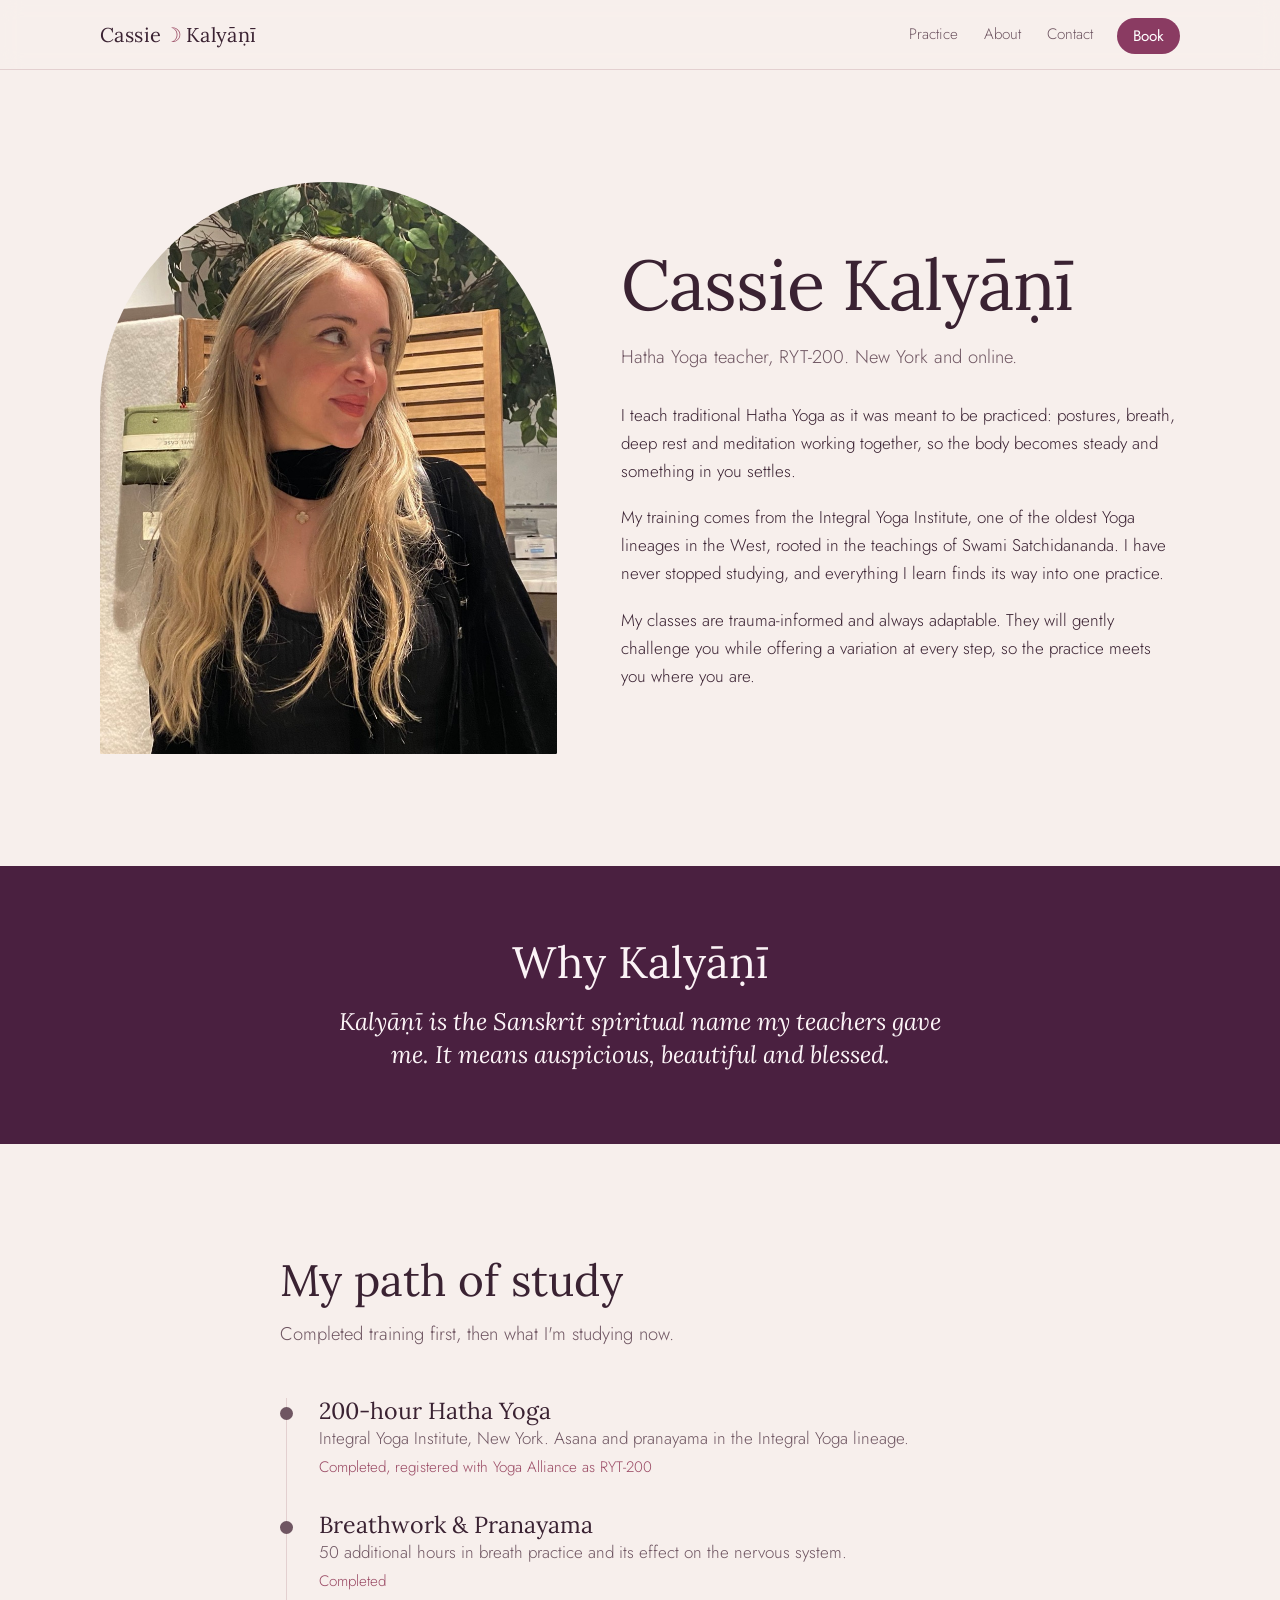
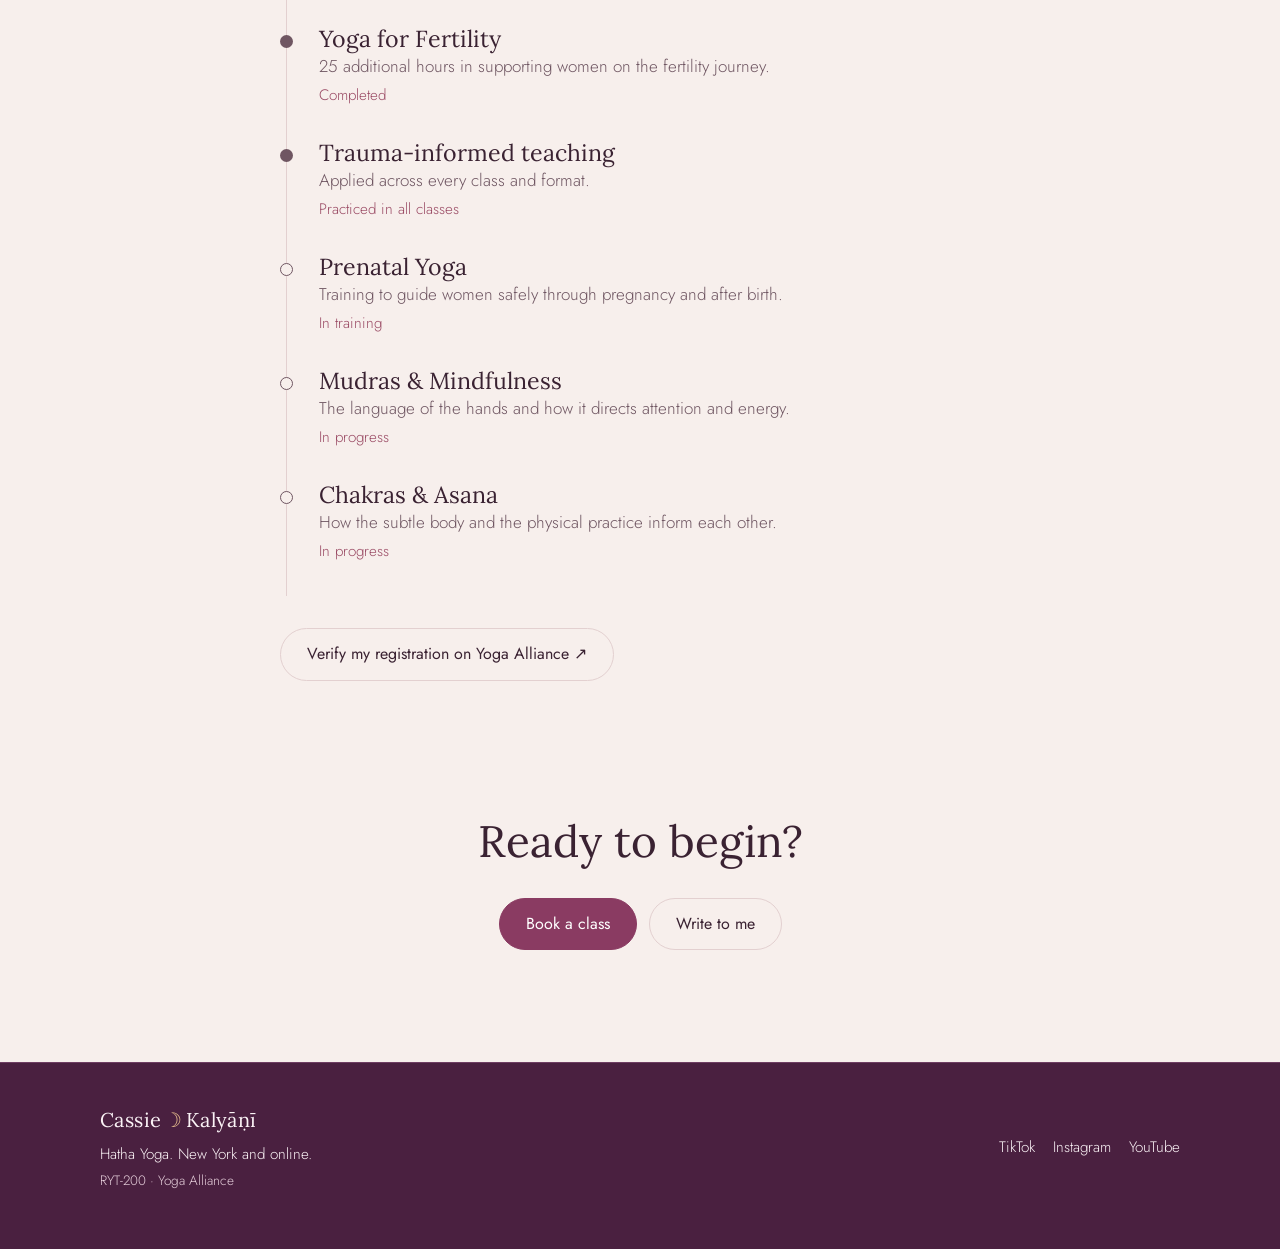
==== about.html @ 1a60585e "Headline font: Lora (renders ā ṇ ī natively), drop Fraunces glyph workaround Co-Authored-By: Claude " ====
<!DOCTYPE html>
<html lang="en">
<head>
  <meta charset="UTF-8" />
  <meta name="viewport" content="width=device-width, initial-scale=1.0" />
  <title>About · Cassie Kalyāṇī</title>
  <meta name="description" content="Cassie Kalyāṇī is a Hatha Yoga teacher, RYT-200, trained at Integral Yoga Institute, New York, in breathwork, pranayama and yoga for fertility." />
  <meta name="author" content="Cassie Kalyāṇī" />
  <meta name="robots" content="index, follow, max-image-preview:large" />
  <link rel="canonical" href="https://cassiekalyani.com/about.html" />
  <link rel="sitemap" type="application/xml" href="/sitemap.xml" />
  <link rel="alternate" type="text/plain" href="/llms.txt" title="LLM summary" />
  <meta property="og:type" content="profile" />
  <meta property="og:url" content="https://cassiekalyani.com/about.html" />
  <meta property="og:title" content="About · Cassie Kalyāṇī" />
  <meta property="og:description" content="Traditional Hatha Yoga teacher, RYT-200, trained at the Integral Yoga Institute in New York. Breathwork, pranayama and yoga for fertility, online and in New York." />
  <meta property="og:image" content="https://cassiekalyani.com/images/cassie-about.jpg" />
  <meta property="og:image:width" content="900" />
  <meta property="og:image:height" content="1200" />
  <meta property="og:image:alt" content="Portrait of Cassie Kalyāṇī, Hatha Yoga teacher" />
  <meta property="og:site_name" content="Cassie Kalyāṇī" />
  <meta property="og:locale" content="en_US" />
  <meta name="twitter:card" content="summary_large_image" />
  <meta name="twitter:title" content="About · Cassie Kalyāṇī" />
  <meta name="twitter:description" content="Traditional Hatha Yoga teacher, RYT-200, trained at the Integral Yoga Institute in New York. Breathwork, pranayama and yoga for fertility, online and in New York." />
  <meta name="twitter:image" content="https://cassiekalyani.com/images/cassie-about.jpg" />
  <meta name="twitter:image:alt" content="Portrait of Cassie Kalyāṇī, Hatha Yoga teacher" />
  <meta name="theme-color" content="#f7efec" />
  <link rel="preconnect" href="https://fonts.googleapis.com" />
  <link rel="preconnect" href="https://fonts.gstatic.com" crossorigin />
  <link href="https://fonts.googleapis.com/css2?family=Lora:ital,wght@0,400..500;1,400..500&family=Jost:wght@300;400&display=swap" rel="stylesheet" />
  <link rel="icon" href="favicon.svg" type="image/svg+xml" />
  <link rel="stylesheet" href="styles.css" />
  <script defer src="/_vercel/insights/script.js"></script>
  <script type="application/ld+json">
  {
    "@context": "https://schema.org",
    "@graph": [
      {
        "@type": "ProfilePage",
        "@id": "https://cassiekalyani.com/about.html#webpage",
        "url": "https://cassiekalyani.com/about.html",
        "name": "About · Cassie Kalyāṇī",
        "description": "Cassie Kalyāṇī is a Hatha Yoga teacher, RYT-200, trained at Integral Yoga Institute, New York, in breathwork, pranayama and yoga for fertility.",
        "inLanguage": "en-US",
        "isPartOf": { "@id": "https://cassiekalyani.com/#website" },
        "primaryImageOfPage": {
          "@type": "ImageObject",
          "url": "https://cassiekalyani.com/images/cassie-about.jpg",
          "width": 900,
          "height": 1200
        },
        "breadcrumb": { "@id": "https://cassiekalyani.com/about.html#breadcrumb" },
        "mainEntity": {
          "@type": "Person",
          "@id": "https://cassiekalyani.com/#person",
          "name": "Cassie Kalyāṇī",
          "alternateName": ["Cassie Ousta", "Cassie Kalyani"],
          "url": "https://cassiekalyani.com/about.html",
          "image": "https://cassiekalyani.com/images/cassie-about.jpg",
          "jobTitle": "Hatha Yoga Teacher",
          "sameAs": [
            "https://www.instagram.com/cassieousta.kalyani/",
            "https://www.tiktok.com/@cassieousta",
            "https://www.youtube.com/@CassieOusta",
            "https://app.yogaalliance.org/directoryregistrants?type=Teacher&keyword=ousta"
          ]
        }
      },
      {
        "@type": "BreadcrumbList",
        "@id": "https://cassiekalyani.com/about.html#breadcrumb",
        "itemListElement": [
          {
            "@type": "ListItem",
            "position": 1,
            "name": "Home",
            "item": "https://cassiekalyani.com/"
          },
          {
            "@type": "ListItem",
            "position": 2,
            "name": "About",
            "item": "https://cassiekalyani.com/about.html"
          }
        ]
      }
    ]
  }
  </script>
</head>
<body>

<nav>
  <div class="wrap">
    <a class="logo" href="index.html">Cassie<span>☽</span>Kalyāṇī</a>
    <ul>
      <li class="hide-sm"><a href="index.html#practice">Practice</a></li>
      <li><a href="about.html" aria-current="page">About</a></li>
      <li class="hide-sm"><a href="index.html#contact">Contact</a></li>
      <li><a class="nav-book" href="https://app.acuityscheduling.com/schedule.php?owner=40610450" target="_blank" rel="noopener">Book</a></li>
    </ul>
  </div>
</nav>

<section>
  <div class="wrap story">
    <div class="photo">
      <img src="images/cassie-about.jpg" alt="Portrait of Cassie Kalyāṇī" onerror="this.remove()" />
    </div>
    <div class="prose">
      <h1 style="font-size:clamp(2.6rem,7vw,4.4rem)">Cassie Kalyāṇī</h1>
      <p class="lede" style="margin:18px 0 28px">Hatha Yoga teacher, RYT-200. New York and online.</p>
      <p>I teach traditional Hatha Yoga as it was meant to be practiced: postures, breath, deep rest and meditation working together, so the body becomes steady and something in you settles.</p>
      <p>My training comes from the Integral Yoga Institute, one of the oldest Yoga lineages in the West, rooted in the teachings of Swami Satchidananda. I have never stopped studying, and everything I learn finds its way into one practice.</p>
      <p>My classes are trauma-informed and always adaptable. They will gently challenge you while offering a variation at every step, so the practice meets you where you are.</p>
    </div>
  </div>
</section>

<div class="name-meaning night">
  <div class="wrap">
    <h2>Why Kalyāṇī</h2>
    <p class="serif-quote">Kalyāṇī is the Sanskrit spiritual name my teachers gave me. It means auspicious, beautiful and blessed.</p>
  </div>
</div>

<section>
  <div class="wrap" style="max-width:720px">
    <div class="section-head">
      <h2>My path of study</h2>
      <p class="lede">Completed training first, then what I'm studying now.</p>
    </div>
    <ol class="path">
      <li>
        <h3>200-hour Hatha Yoga</h3>
        <p>Integral Yoga Institute, New York. Asana and pranayama in the Integral Yoga lineage.</p>
        <span class="status">Completed, registered with Yoga Alliance as RYT-200</span>
      </li>
      <li>
        <h3>Breathwork &amp; Pranayama</h3>
        <p>50 additional hours in breath practice and its effect on the nervous system.</p>
        <span class="status">Completed</span>
      </li>
      <li>
        <h3>Yoga for Fertility</h3>
        <p>25 additional hours in supporting women on the fertility journey.</p>
        <span class="status">Completed</span>
      </li>
      <li>
        <h3>Trauma-informed teaching</h3>
        <p>Applied across every class and format.</p>
        <span class="status">Practiced in all classes</span>
      </li>
      <li class="ongoing">
        <h3>Prenatal Yoga</h3>
        <p>Training to guide women safely through pregnancy and after birth.</p>
        <span class="status">In training</span>
      </li>
      <li class="ongoing">
        <h3>Mudras &amp; Mindfulness</h3>
        <p>The language of the hands and how it directs attention and energy.</p>
        <span class="status">In progress</span>
      </li>
      <li class="ongoing">
        <h3>Chakras &amp; Asana</h3>
        <p>How the subtle body and the physical practice inform each other.</p>
        <span class="status">In progress</span>
      </li>
    </ol>
    <div class="btn-row" style="margin-top:32px">
      <a class="btn btn-ghost" href="https://app.yogaalliance.org/directoryregistrants?type=Teacher&keyword=ousta" target="_blank" rel="noopener">Verify my registration on Yoga Alliance ↗</a>
    </div>
  </div>
</section>

<section style="text-align:center;padding-top:24px">
  <div class="wrap">
    <h2>Ready to begin?</h2>
    <div class="btn-row" style="justify-content:center">
      <a class="btn btn-moon" href="https://app.acuityscheduling.com/schedule.php?owner=40610450" target="_blank" rel="noopener">Book a class</a>
      <a class="btn btn-ghost" href="index.html#contact">Write to me</a>
    </div>
  </div>
</section>

<footer class="night">
  <div class="wrap">
    <div>
      <a class="logo" href="index.html">Cassie<span>☽</span>Kalyāṇī</a>
      Hatha Yoga. New York and online.<br><small style="color:var(--mist);font-size:0.85rem">RYT-200 · Yoga Alliance</small>
    </div>
    <ul>
      <li><a href="https://www.tiktok.com/@cassieousta" target="_blank" rel="noopener">TikTok</a></li>
      <li><a href="https://www.instagram.com/cassieousta.kalyani/" target="_blank" rel="noopener">Instagram</a></li>
      <li><a href="https://www.youtube.com/@CassieOusta" target="_blank" rel="noopener">YouTube</a></li>
    </ul>
  </div>
</footer>
</body>
</html>
---- styles.css ----
/* Cassie ☽ Kalyāṇī: warm blush by day, berry plum by night */

:root {
  --tide: #f7efec;        /* warm blush page */
  --dusk: #efe1e0;        /* raised surfaces, photo frames */
  --veil: #e3d0d0;        /* hairlines */
  --mist: #6f5662;        /* secondary text */
  --pearl: #3a2232;       /* primary text */
  --seaglass: #9a4a64;    /* labels, rose berry */
  --moon: #8a3b62;        /* primary buttons, berry */
  --on-moon: #ffffff;
  --ghost-line: #e3d0d0;
  --gold: #c4955a;        /* stars and ornaments, decorative only */
  --serif: 'Lora', Georgia, serif;
  --sans: 'Jost', system-ui, sans-serif;
}

/* plum bands */
.night {
  --tide: #4a2040;
  --dusk: #5a2c4f;
  --veil: #6e3d62;
  --mist: #e6cfdb;
  --pearl: #fbf3f6;
  --seaglass: #e9c08f;
  --moon: #f6dfe9;
  --on-moon: #4a2040;
  --ghost-line: #8c5a7e;
  --gold: #e9c08f;
  background: var(--tide);
  color: var(--pearl);
}

*, *::before, *::after { box-sizing: border-box; margin: 0; padding: 0; }
html { scroll-behavior: smooth; }
body {
  background: var(--tide);
  color: var(--pearl);
  font-family: var(--sans);
  font-weight: 300;
  font-size: 17px;
  line-height: 1.65;
  overflow-x: hidden;
}
img { max-width: 100%; display: block; }
a { color: inherit; }
:focus-visible { outline: 2px solid var(--moon); outline-offset: 3px; border-radius: 2px; }


.wrap { width: min(1080px, 100% - 32px); margin-inline: auto; }

/* ── nav ── */
nav {
  position: sticky; top: 0; z-index: 50;
  background: color-mix(in srgb, var(--tide) 88%, transparent);
  backdrop-filter: blur(10px);
  border-bottom: 1px solid var(--veil);
}
nav .wrap { display: flex; align-items: center; justify-content: space-between; padding: 14px 0; gap: 16px; }
.logo {
  font-family: var(--serif); font-size: 1.25rem; font-weight: 400;
  text-decoration: none; letter-spacing: 0.02em; white-space: nowrap;
}
.logo span { color: var(--seaglass); margin: 0 0.15em; }
nav ul { list-style: none; display: flex; gap: 22px; align-items: center; }
nav ul a { text-decoration: none; color: var(--mist); font-size: 0.95rem; }
nav ul a:not(.nav-book) { display: inline-block; padding: 8px 2px; }
[id] { scroll-margin-top: 84px; }
nav ul a:hover { color: var(--pearl); }
nav .nav-book {
  color: var(--on-moon); background: var(--moon);
  padding: 7px 16px; border-radius: 999px; font-weight: 400;
}
nav .nav-book:hover { color: var(--on-moon); opacity: .88; }
@media (max-width: 640px) {
  nav ul li.hide-sm { display: none; }
  nav ul { gap: 14px; }
}

/* ── type ── */
h1, h2, h3 { font-family: var(--serif); font-weight: 400; line-height: 1.12; }
h1 { font-size: clamp(2.4rem, 6.2vw, 4.1rem); font-weight: 300; letter-spacing: -0.015em; }
h2 { font-size: clamp(1.85rem, 4.4vw, 2.75rem); font-weight: 300; }
h3 { font-size: 1.5rem; }
.lede { font-size: 1.15rem; color: var(--mist); max-width: 34em; }
.prose p { max-width: 36em; margin-bottom: 1.1em; }
.prose p:last-child { margin-bottom: 0; }
.serif-quote { font-family: var(--serif); font-style: italic; font-size: 1.5rem; line-height: 1.4; color: var(--pearl); }

/* ── buttons ── */
.btn {
  display: inline-block; text-decoration: none; font-size: 1rem; font-weight: 400;
  padding: 12px 26px; border-radius: 999px; transition: background .2s, color .2s;
  border: 1px solid var(--moon); cursor: pointer; font-family: var(--sans);
}
.btn-moon { background: var(--moon); color: var(--on-moon); }
.btn-moon:hover { opacity: .88; }
.btn-ghost { background: transparent; color: var(--pearl); border-color: var(--ghost-line); }
.btn-ghost:hover { background: var(--dusk); }
.btn-row { display: flex; flex-wrap: wrap; gap: 12px; margin-top: 32px; }

/* ── benefits strip ── */
.benefits {
  border-top: 1px solid var(--veil);
  border-bottom: 1px solid var(--veil);
  padding: 20px 0;
}
.benefits-list {
  list-style: none;
  display: flex;
  flex-wrap: wrap;
  justify-content: center;
  align-items: center;
  gap: 0;
}
.benefits-list li {
  color: var(--mist);
  font-size: 0.95rem;
  letter-spacing: 0.03em;
  padding: 6px 24px;
}
.benefits-list li.sep {
  color: var(--gold);
  font-size: 0.6rem;
  padding: 0 8px;
  line-height: 1;
}
@media (max-width: 640px) {
  .benefits-list { row-gap: 4px; }
  .benefits-list li { padding: 4px 10px; }
  .benefits-list li.sep { padding: 0 2px; }
  .benefits-list li.sep:nth-child(4) { flex-basis: 100%; height: 0; padding: 0; overflow: hidden; color: transparent; }
}

/* ── thread ── */
.thread { padding: 64px 0; text-align: center; background: var(--dusk); }
.thread-text {
  font-family: var(--sans); font-weight: 300;
  font-size: clamp(1.05rem, 1.6vw, 1.2rem); line-height: 1.8; letter-spacing: 0.01em;
  color: var(--pearl); max-width: 36em; margin: 0 auto;
}

/* ── expect ── */
.expect { display: grid; grid-template-columns: 1fr 1fr; gap: 48px; margin-top: 48px; padding-top: 48px; border-top: 1px solid var(--veil); }
.expect h4, .expect-h { font-family: var(--serif); font-size: 1.25rem; font-weight: 400; color: var(--pearl); margin-bottom: 10px; }
.expect p { color: var(--mist); font-size: 0.95rem; }
@media (max-width: 640px) { .expect { grid-template-columns: 1fr; gap: 32px; } }

section { padding: 112px 0; }
@media (max-width: 640px) { section { padding: 64px 0; } }
.section-head { margin-bottom: 48px; }
.section-head p { margin-top: 14px; }

/* ── hero ── */
.hero { padding: 88px 0 112px; }
.hero .wrap { display: grid; grid-template-columns: 1.15fr 0.85fr; gap: 64px; align-items: center; }
.hero .lede { margin-top: 24px; }
.hero .photo { max-width: 420px; justify-self: end; width: 100%; }
@media (max-width: 860px) {
  .hero .wrap { grid-template-columns: 1fr; gap: 40px; }
  .hero .photo { justify-self: start; max-width: 340px; }
}

/* ── doors (three ways in) ── */
.doors { display: grid; grid-template-columns: repeat(3, 1fr); grid-template-rows: auto auto 1fr auto; border-top: 1px solid var(--veil); }
.door { padding: 36px 32px 8px 0; display: grid; grid-template-rows: subgrid; grid-row: span 4; }
.door-cta { display: flex; flex-direction: column; justify-content: flex-end; align-items: flex-start; gap: 10px; }
.door + .door { padding-left: 32px; border-left: 1px solid var(--veil); }
.door .where { color: var(--seaglass); font-size: 0.95rem; margin-bottom: 10px; }
.door h3 { margin-bottom: 12px; }
.door p { color: var(--mist); }
.door-feel { font-size: 0.9rem; font-style: italic; margin: 10px 0 14px; }
.price { font-family: var(--serif); font-size: 2.2rem; color: var(--pearl); margin: 22px 0 2px; }
.price small { font-family: var(--sans); font-size: 0.95rem; color: var(--mist); }
.price s { font-size: 1.2rem; color: var(--mist); margin-left: 6px; }
.door ul { list-style: none; margin: 14px 0 24px; color: var(--mist); font-size: 0.95rem; }
.door ul li { padding: 4px 0; }
.door .btn { align-self: flex-start; }
@media (max-width: 860px) {
  .doors { grid-template-columns: 1fr; grid-template-rows: none; }
  .door { display: flex; flex-direction: column; grid-row: auto; }
  .door, .door + .door { padding: 32px 0; border-left: 0; border-bottom: 1px solid var(--veil); }
}
.karma {
  margin-top: 56px; padding: 52px 40px;
  border: 1px solid var(--veil); border-radius: 20px;
  text-align: center; background: var(--dusk);
}
.karma-tag { display: block; color: var(--seaglass); font-size: 0.85rem; letter-spacing: 0.08em; text-transform: uppercase; margin-bottom: 10px; }
.karma h3 { font-size: 1.8rem; margin-bottom: 14px; }
.karma p { color: var(--mist); max-width: 36em; margin: 0 auto 8px; }
.karma .btn { margin-top: 24px; }
.karma-note { font-style: italic; font-size: 0.9rem !important; }

/* ── story ── */
.story { display: grid; grid-template-columns: 0.9fr 1.1fr; gap: 64px; align-items: center; }
.photo {
  aspect-ratio: 4 / 5; border-radius: 999px 999px 6px 6px; overflow: hidden;
  background: var(--dusk);
}
.photo img { width: 100%; height: 100%; object-fit: cover; }
@media (max-width: 860px) { .story { grid-template-columns: 1fr; gap: 40px; } .photo { max-width: 380px; } }

.new-here { font-family: var(--serif); font-style: italic; font-size: 1.2rem; line-height: 1.55; color: var(--mist); max-width: 36em; margin-top: 40px; }

.two-col { display: grid; grid-template-columns: 1fr 1fr; gap: 72px; align-items: start; }
@media (max-width: 860px) { .two-col { grid-template-columns: 1fr; gap: 48px; } }

/* ── beyond the poses ── */
.layers { display: grid; grid-template-columns: repeat(4, 1fr); gap: 32px; }
.layer h3 { font-size: 1.4rem; margin-bottom: 8px; }
.layer p { color: var(--mist); font-size: 0.97rem; }
.layer svg { width: 36px; height: 36px; margin-bottom: 14px; stroke: var(--seaglass); fill: none; stroke-width: 1.2; }
@media (max-width: 860px) { .layers { grid-template-columns: 1fr 1fr; } }
@media (max-width: 520px) { .layers { grid-template-columns: 1fr; } }

/* ── waitlists ── */
.soon { display: grid; grid-template-columns: repeat(3, 1fr); gap: 48px; }
.soon article { padding-top: 28px; border-top: 1px solid var(--veil); }
.soon .tag { color: var(--seaglass); font-size: 0.95rem; }
.soon h3 { margin: 6px 0 10px; }
.soon p { color: var(--mist); margin-bottom: 18px; }
@media (max-width: 760px) { .soon { grid-template-columns: 1fr; } }

/* ── contact ── */
.contact-grid { display: grid; grid-template-columns: 1fr 1fr; gap: 64px; }
form { display: grid; gap: 16px; }
label { display: grid; gap: 6px; font-size: 0.95rem; color: var(--mist); }
input, select, textarea {
  font: inherit; font-size: 16px; color: var(--pearl); background: #fdf8f7;
  border: 1px solid var(--veil); border-radius: 12px; padding: 12px 14px;
}
textarea { min-height: 130px; resize: vertical; }
input:focus, select:focus, textarea:focus { outline: none; border-color: var(--moon); }
.form-note { font-size: 0.9rem; color: var(--mist); min-height: 1.4em; }
@media (max-width: 860px) { .contact-grid { grid-template-columns: 1fr; gap: 40px; } }

/* ── faq ── */
.faq-section { padding-top: 0; }
.faq { display: flex; flex-direction: column; }
.faq-item { border-bottom: 1px solid var(--veil); }
.faq-item:first-child { border-top: 1px solid var(--veil); }
.faq-q {
  list-style: none; cursor: pointer;
  display: flex; justify-content: space-between; align-items: center; gap: 16px;
  padding: 22px 0;
  font-family: var(--serif); font-size: 1.25rem; color: var(--pearl);
  user-select: none;
}
.faq-q::-webkit-details-marker { display: none; }
.faq-q::marker { display: none; }
.faq-q::after { content: '+'; font-family: var(--sans); font-weight: 300; font-size: 1.5rem; color: var(--mist); flex-shrink: 0; line-height: 1; }
details[open] > .faq-q::after { content: '−'; }
.faq-a { padding: 0 0 22px; }
.faq-a p { color: var(--mist); max-width: 56em; margin: 0; }

/* ── social strip ── */
.social-strip { padding: 14px 0; border-top: 1px solid var(--veil); border-bottom: 1px solid var(--veil); }
.social-strip .wrap { display: flex; align-items: center; gap: 32px; flex-wrap: wrap; }
.social-strip p { color: var(--mist); font-size: 0.95rem; }
.social-strip ul { list-style: none; display: flex; gap: 20px; }
.social-strip ul a { display: inline-block; padding: 10px 0; text-decoration: none; color: var(--pearl); font-size: 0.95rem; }
.social-strip ul a:hover { color: var(--moon); }

/* ── footer ── */
footer { border-top: 1px solid var(--veil); padding: 40px 0 56px; color: var(--mist); font-size: 0.95rem; }
footer .wrap { display: flex; flex-wrap: wrap; justify-content: space-between; align-items: center; gap: 24px; }
footer .logo { color: var(--pearl); display: block; margin-bottom: 6px; }
footer ul { list-style: none; display: flex; flex-wrap: wrap; gap: 18px; }
footer a { text-decoration: none; }
footer ul a { display: inline-block; padding: 10px 0; }
footer a:hover { color: var(--pearl); }

/* ── about page ── */
.path { list-style: none; border-left: 1px solid var(--veil); margin-left: 6px; }
.path li { position: relative; padding: 0 0 32px 32px; }
.path li::before {
  content: ""; position: absolute; left: -7px; top: 9px; width: 13px; height: 13px; border-radius: 50%;
  background: var(--mist);
}
.path li.ongoing::before { background: var(--tide); border: 1px solid var(--mist); }
.path h3 { font-size: 1.45rem; }
.path p { color: var(--mist); }
.path .status { color: var(--seaglass); font-size: 0.95rem; }
.name-meaning { text-align: center; padding: 72px 0; }
.name-meaning .serif-quote { max-width: 26em; margin: 18px auto 0; }
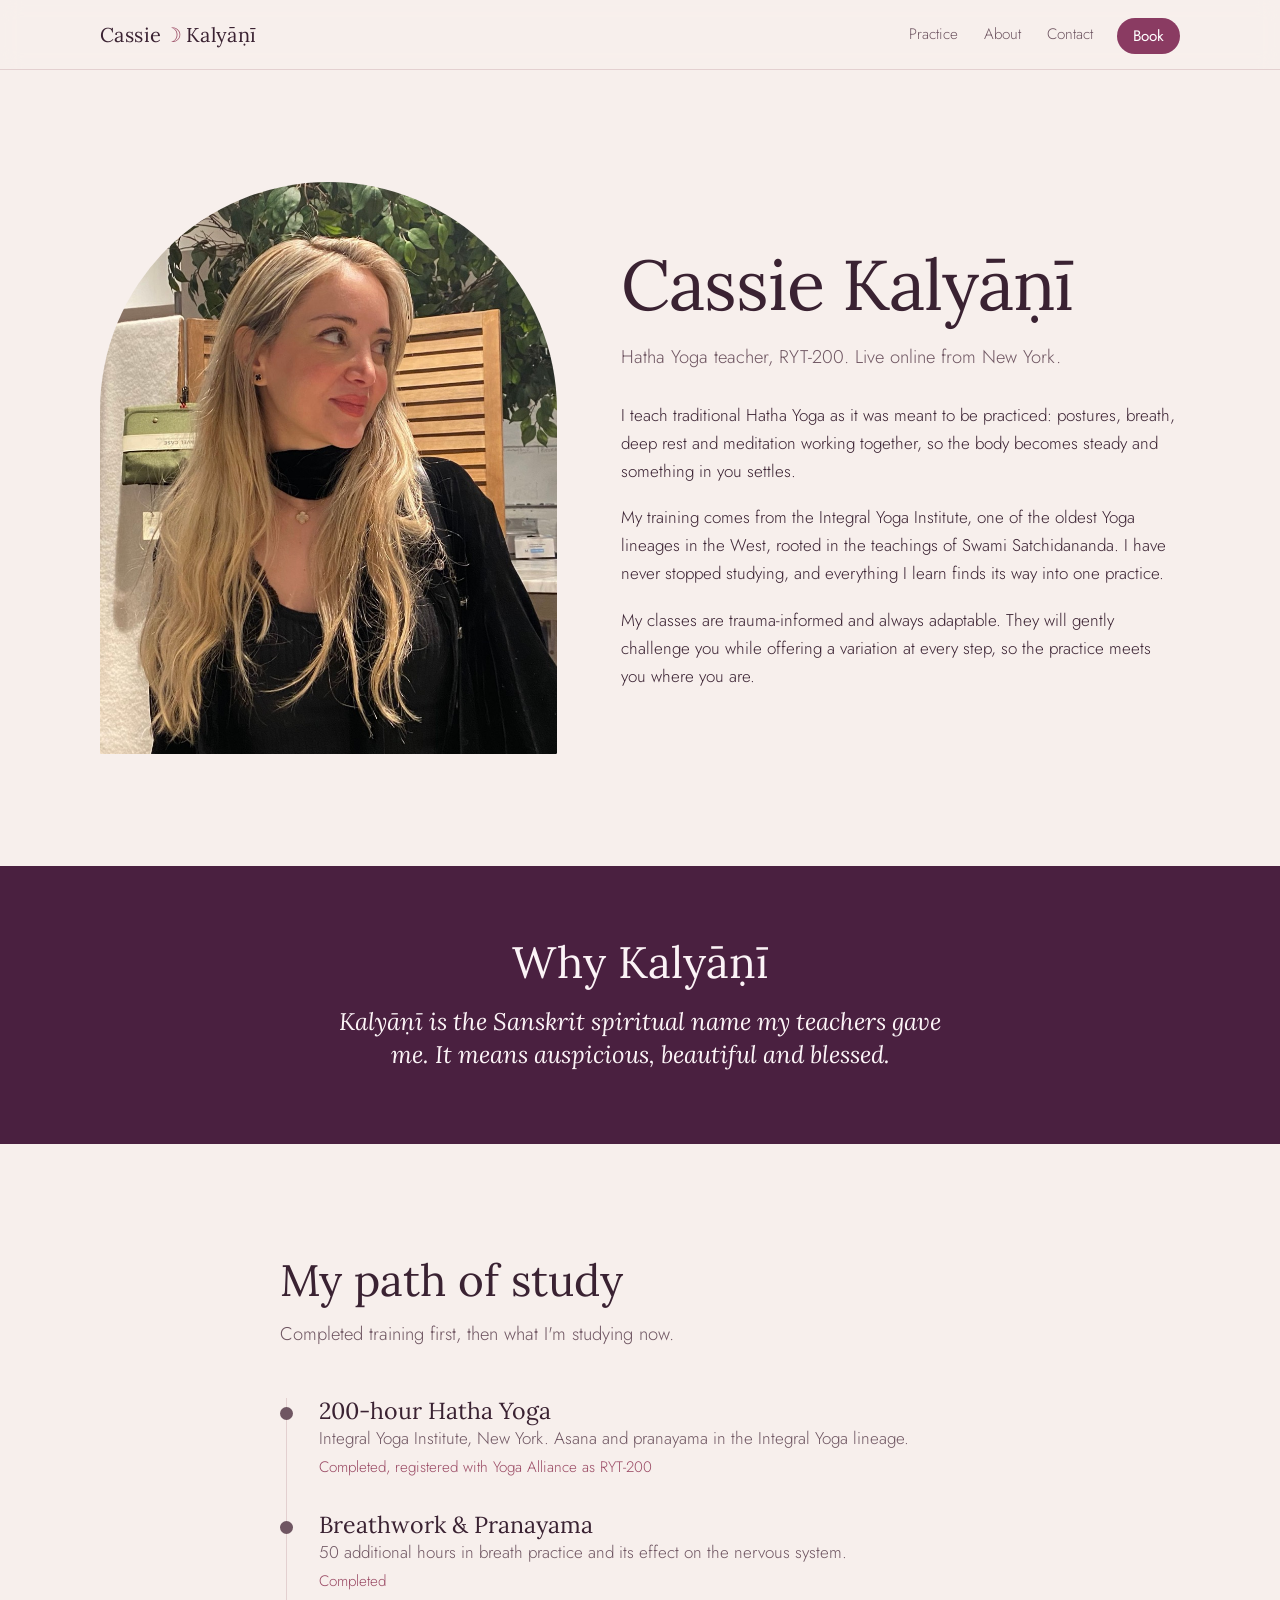
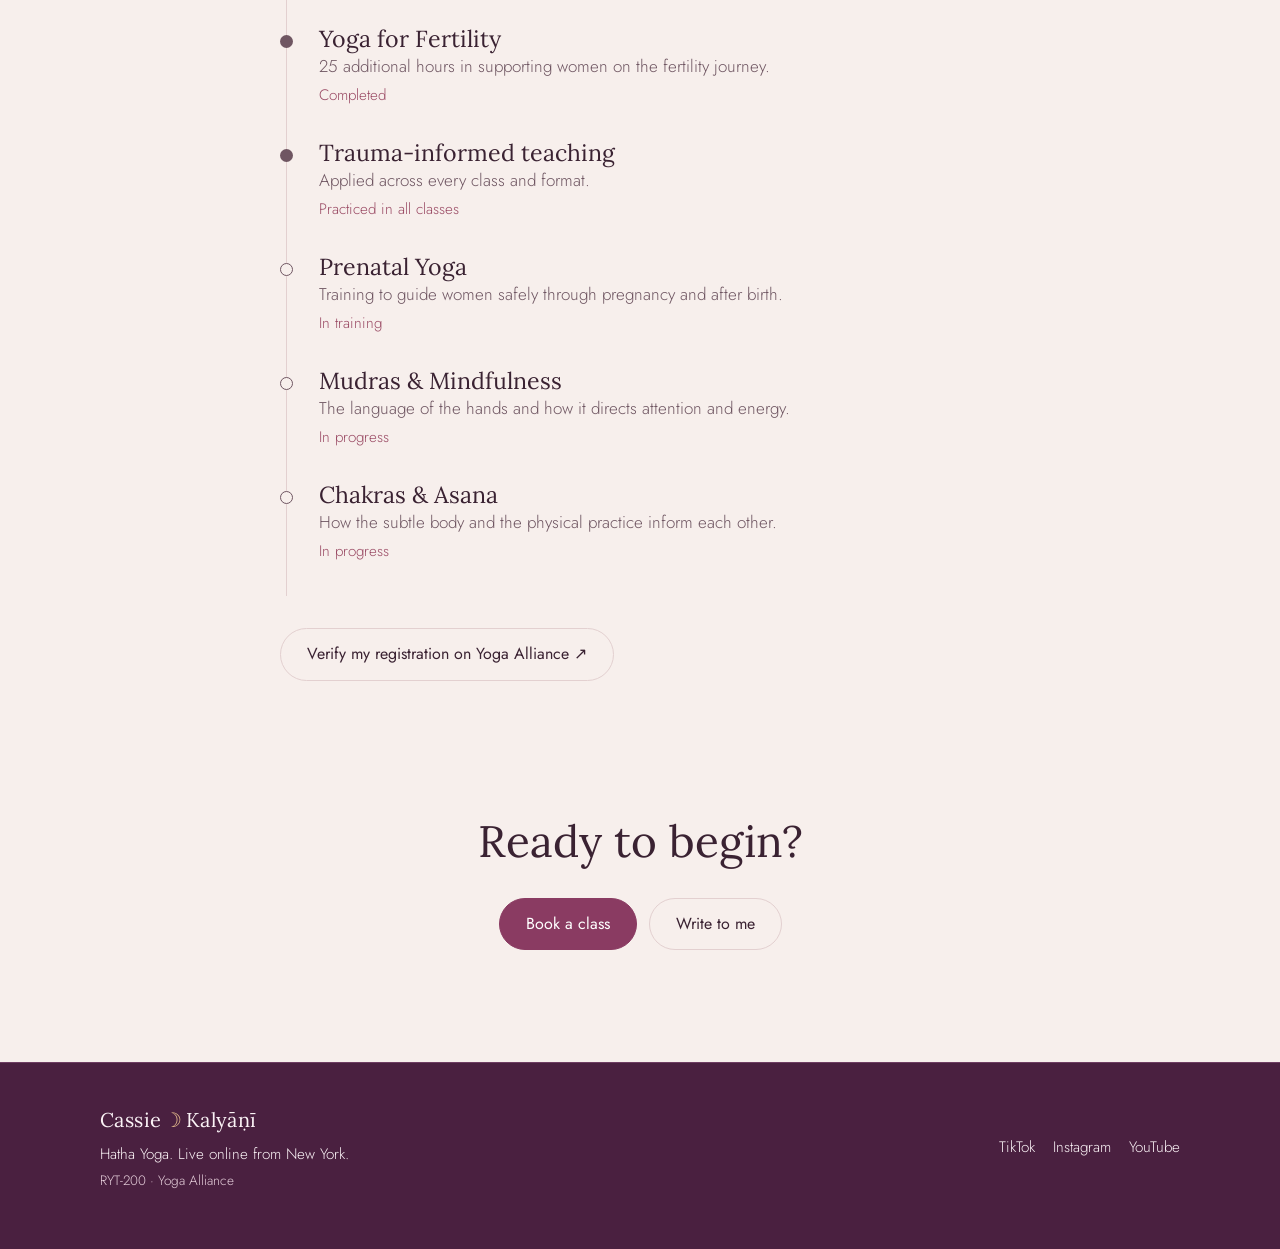
==== commit 1cc66622: "New hero line for every life stage; say 'live online from New York' sitewide Co-Authored-By: Claude " ====
--- a/about.html
+++ b/about.html
@@ -110,7 +110,7 @@
     </div>
     <div class="prose">
       <h1 style="font-size:clamp(2.6rem,7vw,4.4rem)">Cassie Kalyāṇī</h1>
-      <p class="lede" style="margin:18px 0 28px">Hatha Yoga teacher, RYT-200. New York and online.</p>
+      <p class="lede" style="margin:18px 0 28px">Hatha Yoga teacher, RYT-200. Live online from New York.</p>
       <p>I teach traditional Hatha Yoga as it was meant to be practiced: postures, breath, deep rest and meditation working together, so the body becomes steady and something in you settles.</p>
       <p>My training comes from the Integral Yoga Institute, one of the oldest Yoga lineages in the West, rooted in the teachings of Swami Satchidananda. I have never stopped studying, and everything I learn finds its way into one practice.</p>
       <p>My classes are trauma-informed and always adaptable. They will gently challenge you while offering a variation at every step, so the practice meets you where you are.</p>
@@ -188,7 +188,7 @@
   <div class="wrap">
     <div>
       <a class="logo" href="index.html">Cassie<span>☽</span>Kalyāṇī</a>
-      Hatha Yoga. New York and online.<br><small style="color:var(--mist);font-size:0.85rem">RYT-200 · Yoga Alliance</small>
+      Hatha Yoga. Live online from New York.<br><small style="color:var(--mist);font-size:0.85rem">RYT-200 · Yoga Alliance</small>
     </div>
     <ul>
       <li><a href="https://www.tiktok.com/@cassieousta" target="_blank" rel="noopener">TikTok</a></li>
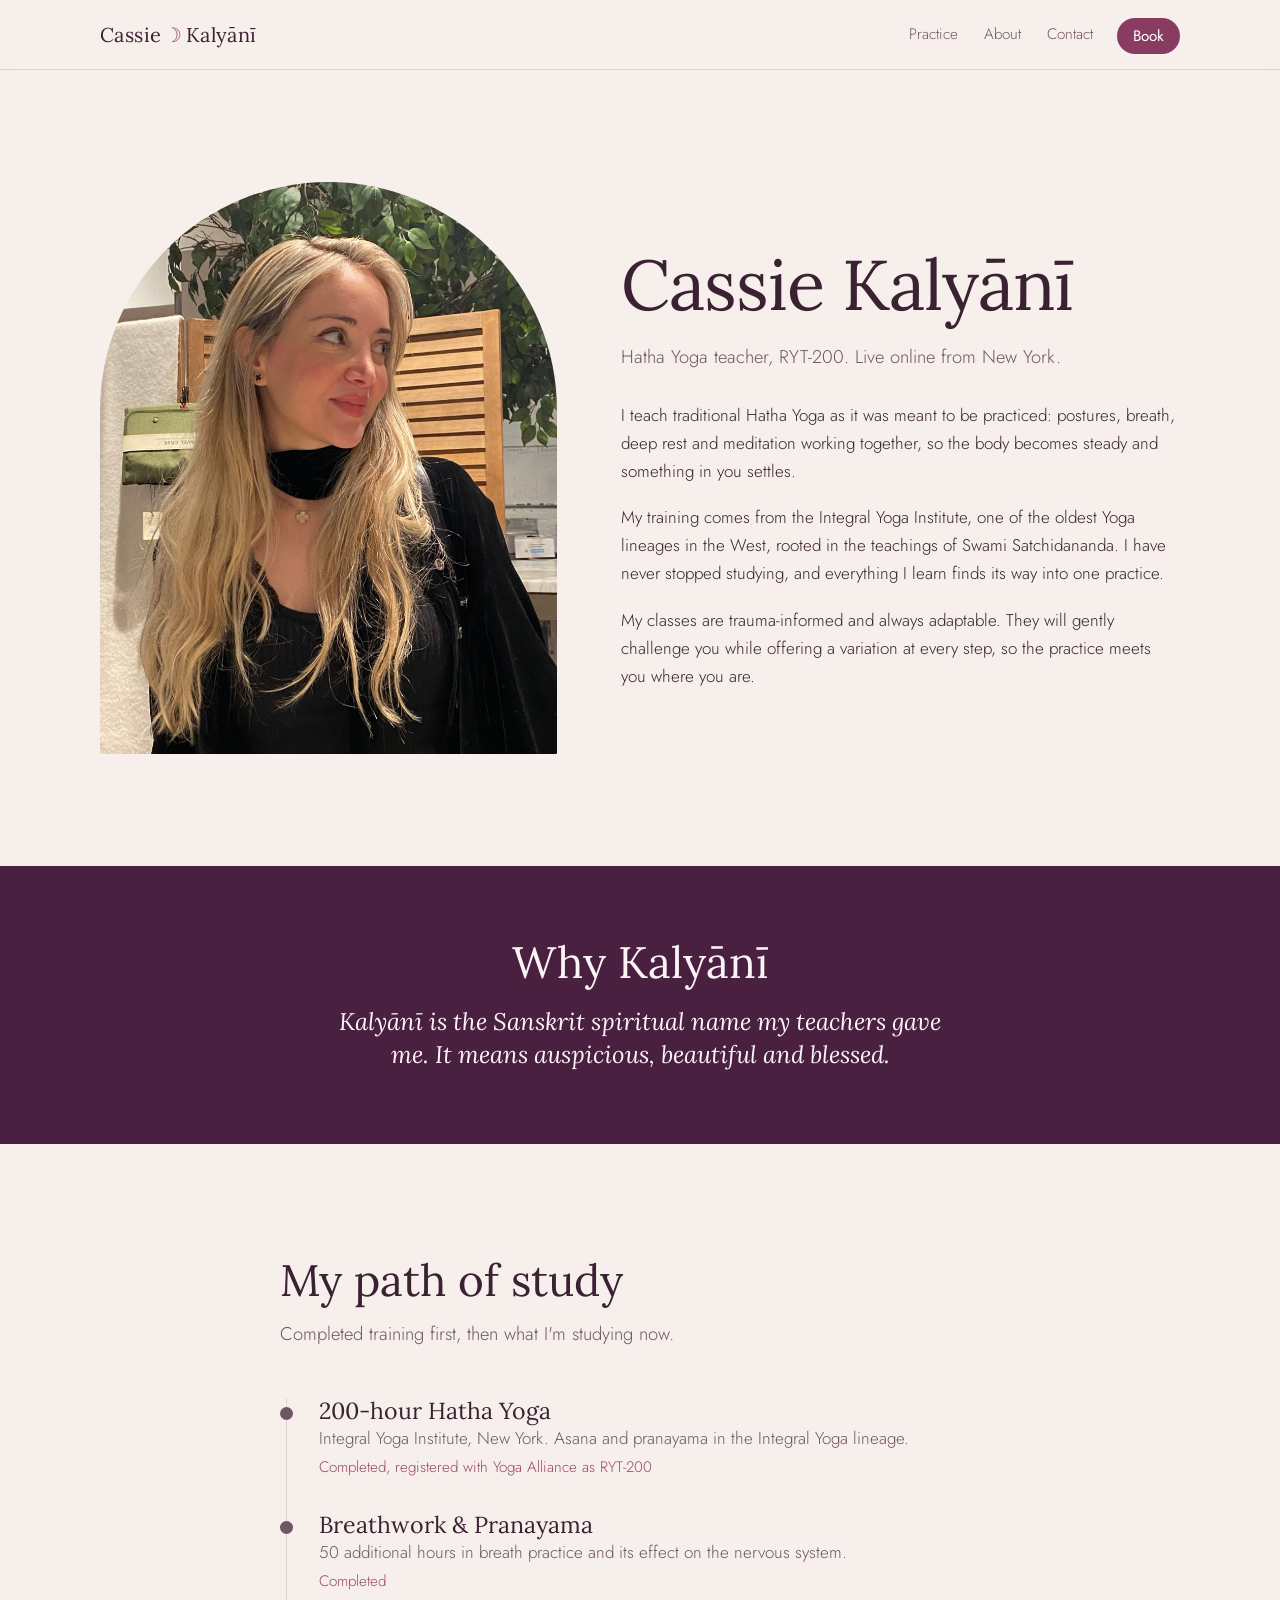
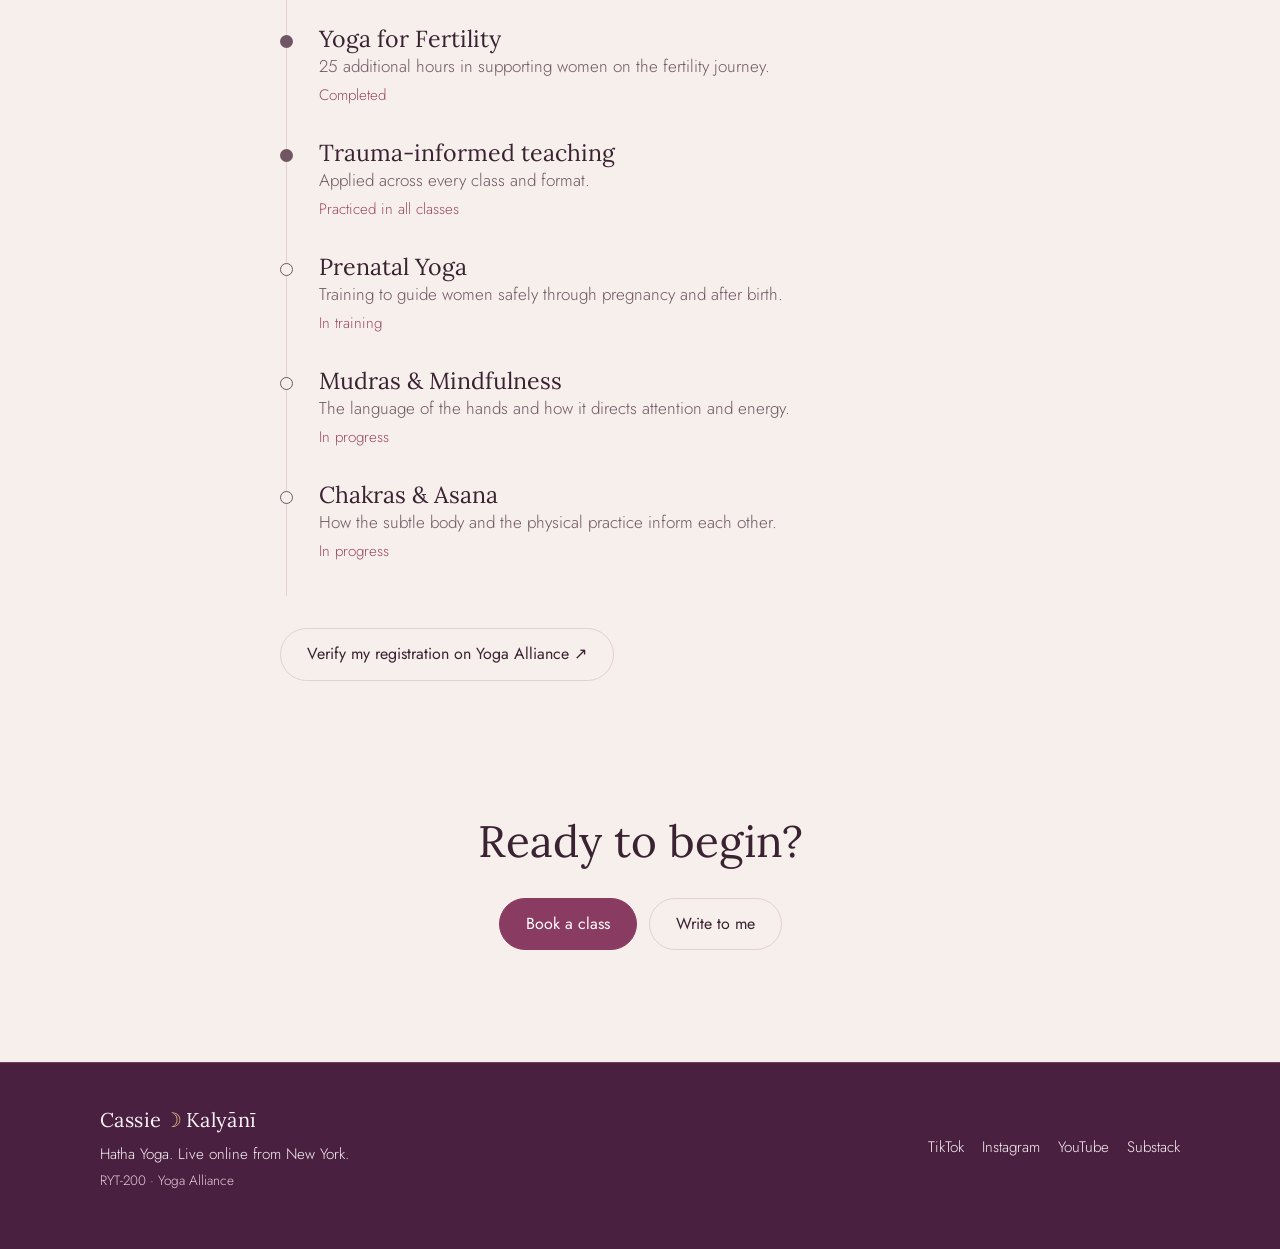
==== commit 899fec41: "Spell name Kalyānī (no dot under n) everywhere; add Substack links Co-Authored-By: Claude Opus 5.5 <" ====
--- a/about.html
+++ b/about.html
@@ -3,28 +3,28 @@
 <head>
   <meta charset="UTF-8" />
   <meta name="viewport" content="width=device-width, initial-scale=1.0" />
-  <title>About · Cassie Kalyāṇī</title>
-  <meta name="description" content="Cassie Kalyāṇī is a Hatha Yoga teacher, RYT-200, trained at Integral Yoga Institute, New York, in breathwork, pranayama and yoga for fertility." />
-  <meta name="author" content="Cassie Kalyāṇī" />
+  <title>About · Cassie Kalyānī</title>
+  <meta name="description" content="Cassie Kalyānī is a Hatha Yoga teacher, RYT-200, trained at Integral Yoga Institute, New York, in breathwork, pranayama and yoga for fertility." />
+  <meta name="author" content="Cassie Kalyānī" />
   <meta name="robots" content="index, follow, max-image-preview:large" />
   <link rel="canonical" href="https://cassiekalyani.com/about.html" />
   <link rel="sitemap" type="application/xml" href="/sitemap.xml" />
   <link rel="alternate" type="text/plain" href="/llms.txt" title="LLM summary" />
   <meta property="og:type" content="profile" />
   <meta property="og:url" content="https://cassiekalyani.com/about.html" />
-  <meta property="og:title" content="About · Cassie Kalyāṇī" />
+  <meta property="og:title" content="About · Cassie Kalyānī" />
   <meta property="og:description" content="Traditional Hatha Yoga teacher, RYT-200, trained at the Integral Yoga Institute in New York. Breathwork, pranayama and yoga for fertility, online and in New York." />
   <meta property="og:image" content="https://cassiekalyani.com/images/cassie-about.jpg" />
   <meta property="og:image:width" content="900" />
   <meta property="og:image:height" content="1200" />
-  <meta property="og:image:alt" content="Portrait of Cassie Kalyāṇī, Hatha Yoga teacher" />
-  <meta property="og:site_name" content="Cassie Kalyāṇī" />
+  <meta property="og:image:alt" content="Portrait of Cassie Kalyānī, Hatha Yoga teacher" />
+  <meta property="og:site_name" content="Cassie Kalyānī" />
   <meta property="og:locale" content="en_US" />
   <meta name="twitter:card" content="summary_large_image" />
-  <meta name="twitter:title" content="About · Cassie Kalyāṇī" />
+  <meta name="twitter:title" content="About · Cassie Kalyānī" />
   <meta name="twitter:description" content="Traditional Hatha Yoga teacher, RYT-200, trained at the Integral Yoga Institute in New York. Breathwork, pranayama and yoga for fertility, online and in New York." />
   <meta name="twitter:image" content="https://cassiekalyani.com/images/cassie-about.jpg" />
-  <meta name="twitter:image:alt" content="Portrait of Cassie Kalyāṇī, Hatha Yoga teacher" />
+  <meta name="twitter:image:alt" content="Portrait of Cassie Kalyānī, Hatha Yoga teacher" />
   <meta name="theme-color" content="#f7efec" />
   <link rel="preconnect" href="https://fonts.googleapis.com" />
   <link rel="preconnect" href="https://fonts.gstatic.com" crossorigin />
@@ -40,8 +40,8 @@
         "@type": "ProfilePage",
         "@id": "https://cassiekalyani.com/about.html#webpage",
         "url": "https://cassiekalyani.com/about.html",
-        "name": "About · Cassie Kalyāṇī",
-        "description": "Cassie Kalyāṇī is a Hatha Yoga teacher, RYT-200, trained at Integral Yoga Institute, New York, in breathwork, pranayama and yoga for fertility.",
+        "name": "About · Cassie Kalyānī",
+        "description": "Cassie Kalyānī is a Hatha Yoga teacher, RYT-200, trained at Integral Yoga Institute, New York, in breathwork, pranayama and yoga for fertility.",
         "inLanguage": "en-US",
         "isPartOf": { "@id": "https://cassiekalyani.com/#website" },
         "primaryImageOfPage": {
@@ -54,7 +54,7 @@
         "mainEntity": {
           "@type": "Person",
           "@id": "https://cassiekalyani.com/#person",
-          "name": "Cassie Kalyāṇī",
+          "name": "Cassie Kalyānī",
           "alternateName": ["Cassie Ousta", "Cassie Kalyani"],
           "url": "https://cassiekalyani.com/about.html",
           "image": "https://cassiekalyani.com/images/cassie-about.jpg",
@@ -63,6 +63,7 @@
             "https://www.instagram.com/cassieousta.kalyani/",
             "https://www.tiktok.com/@cassieousta",
             "https://www.youtube.com/@CassieOusta",
+            "https://cassieousta.substack.com",
             "https://app.yogaalliance.org/directoryregistrants?type=Teacher&keyword=ousta"
           ]
         }
@@ -93,7 +94,7 @@
 
 <nav>
   <div class="wrap">
-    <a class="logo" href="index.html">Cassie<span>☽</span>Kalyāṇī</a>
+    <a class="logo" href="index.html">Cassie<span>☽</span>Kalyānī</a>
     <ul>
       <li class="hide-sm"><a href="index.html#practice">Practice</a></li>
       <li><a href="about.html" aria-current="page">About</a></li>
@@ -106,10 +107,10 @@
 <section>
   <div class="wrap story">
     <div class="photo">
-      <img src="images/cassie-about.jpg" alt="Portrait of Cassie Kalyāṇī" onerror="this.remove()" />
+      <img src="images/cassie-about.jpg" alt="Portrait of Cassie Kalyānī" onerror="this.remove()" />
     </div>
     <div class="prose">
-      <h1 style="font-size:clamp(2.6rem,7vw,4.4rem)">Cassie Kalyāṇī</h1>
+      <h1 style="font-size:clamp(2.6rem,7vw,4.4rem)">Cassie Kalyānī</h1>
       <p class="lede" style="margin:18px 0 28px">Hatha Yoga teacher, RYT-200. Live online from New York.</p>
       <p>I teach traditional Hatha Yoga as it was meant to be practiced: postures, breath, deep rest and meditation working together, so the body becomes steady and something in you settles.</p>
       <p>My training comes from the Integral Yoga Institute, one of the oldest Yoga lineages in the West, rooted in the teachings of Swami Satchidananda. I have never stopped studying, and everything I learn finds its way into one practice.</p>
@@ -120,8 +121,8 @@
 
 <div class="name-meaning night">
   <div class="wrap">
-    <h2>Why Kalyāṇī</h2>
-    <p class="serif-quote">Kalyāṇī is the Sanskrit spiritual name my teachers gave me. It means auspicious, beautiful and blessed.</p>
+    <h2>Why Kalyānī</h2>
+    <p class="serif-quote">Kalyānī is the Sanskrit spiritual name my teachers gave me. It means auspicious, beautiful and blessed.</p>
   </div>
 </div>
 
@@ -187,13 +188,14 @@
 <footer class="night">
   <div class="wrap">
     <div>
-      <a class="logo" href="index.html">Cassie<span>☽</span>Kalyāṇī</a>
+      <a class="logo" href="index.html">Cassie<span>☽</span>Kalyānī</a>
       Hatha Yoga. Live online from New York.<br><small style="color:var(--mist);font-size:0.85rem">RYT-200 · Yoga Alliance</small>
     </div>
     <ul>
       <li><a href="https://www.tiktok.com/@cassieousta" target="_blank" rel="noopener">TikTok</a></li>
       <li><a href="https://www.instagram.com/cassieousta.kalyani/" target="_blank" rel="noopener">Instagram</a></li>
       <li><a href="https://www.youtube.com/@CassieOusta" target="_blank" rel="noopener">YouTube</a></li>
+      <li><a href="https://cassieousta.substack.com" target="_blank" rel="noopener">Substack</a></li>
     </ul>
   </div>
 </footer>
--- a/styles.css
+++ b/styles.css
@@ -1,4 +1,4 @@
-/* Cassie ☽ Kalyāṇī: warm blush by day, berry plum by night */
+/* Cassie ☽ Kalyānī: warm blush by day, berry plum by night */
 
 :root {
   --tide: #f7efec;        /* warm blush page */
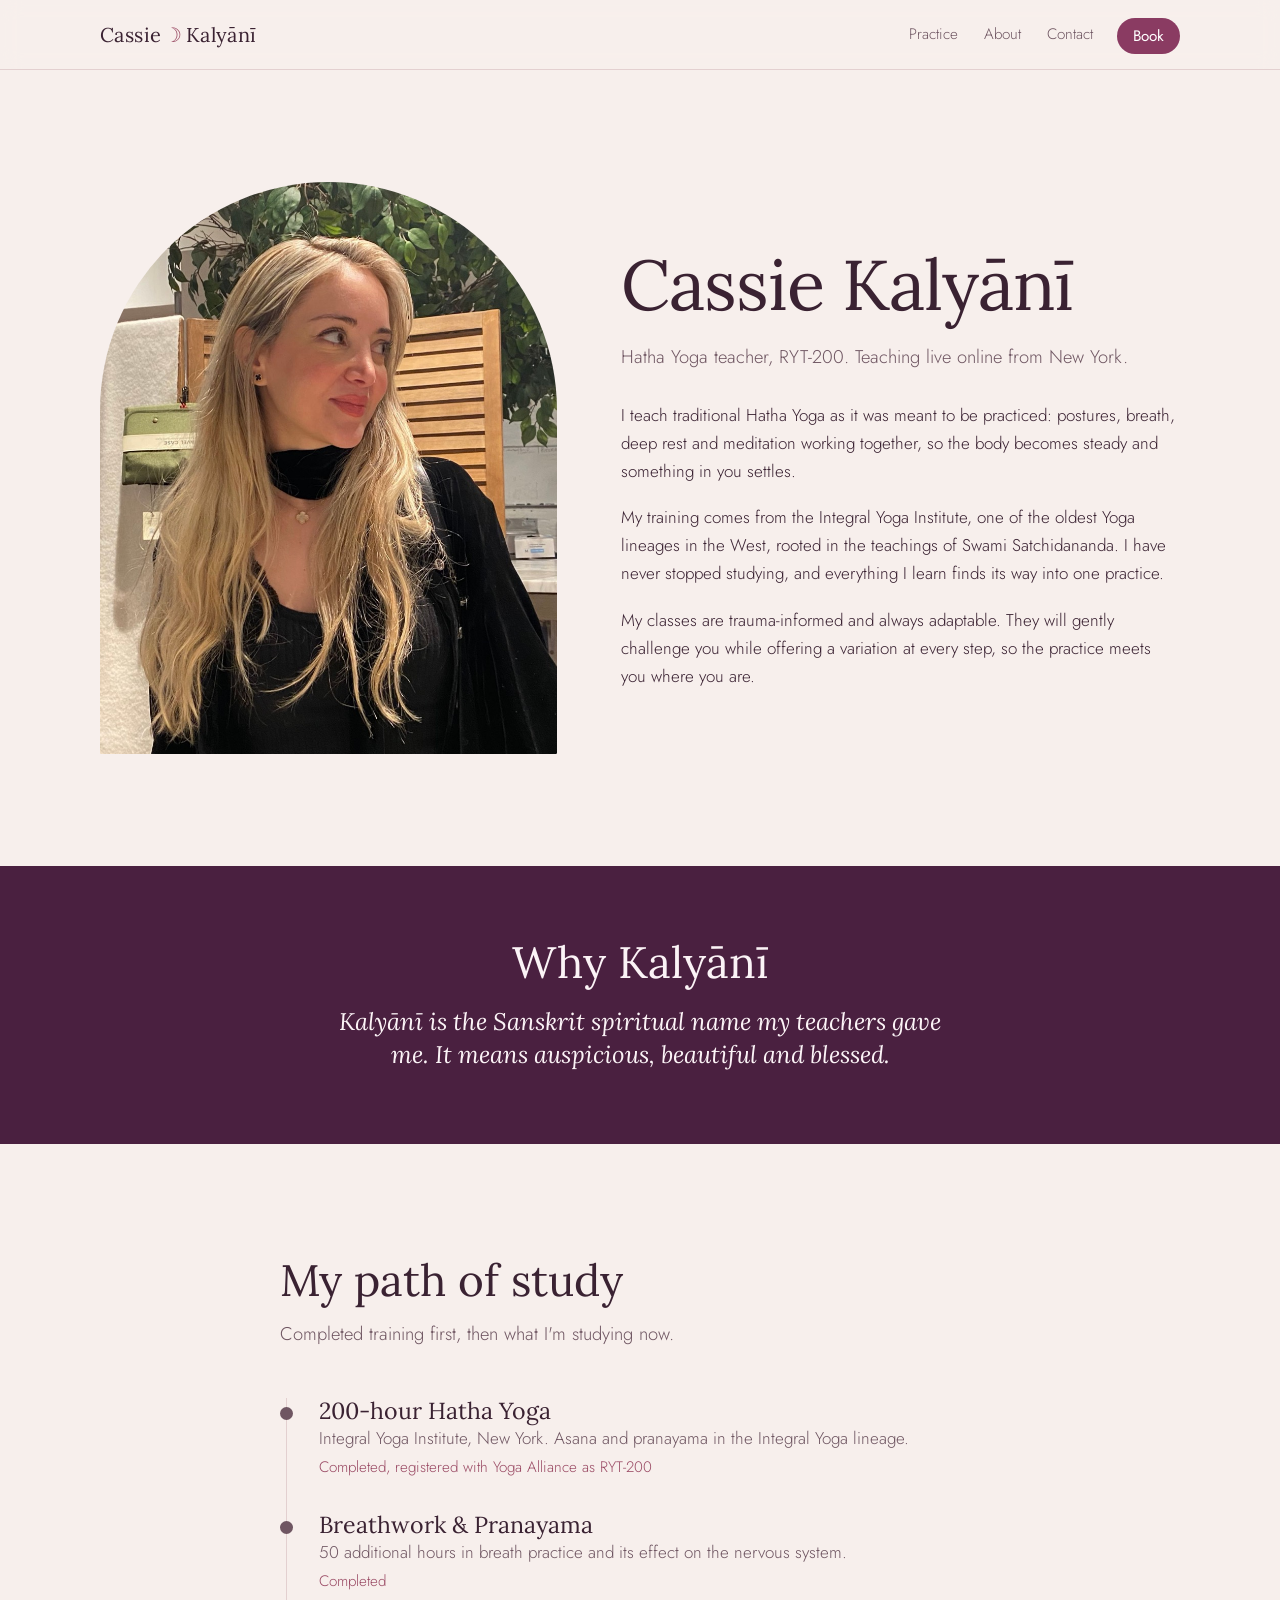
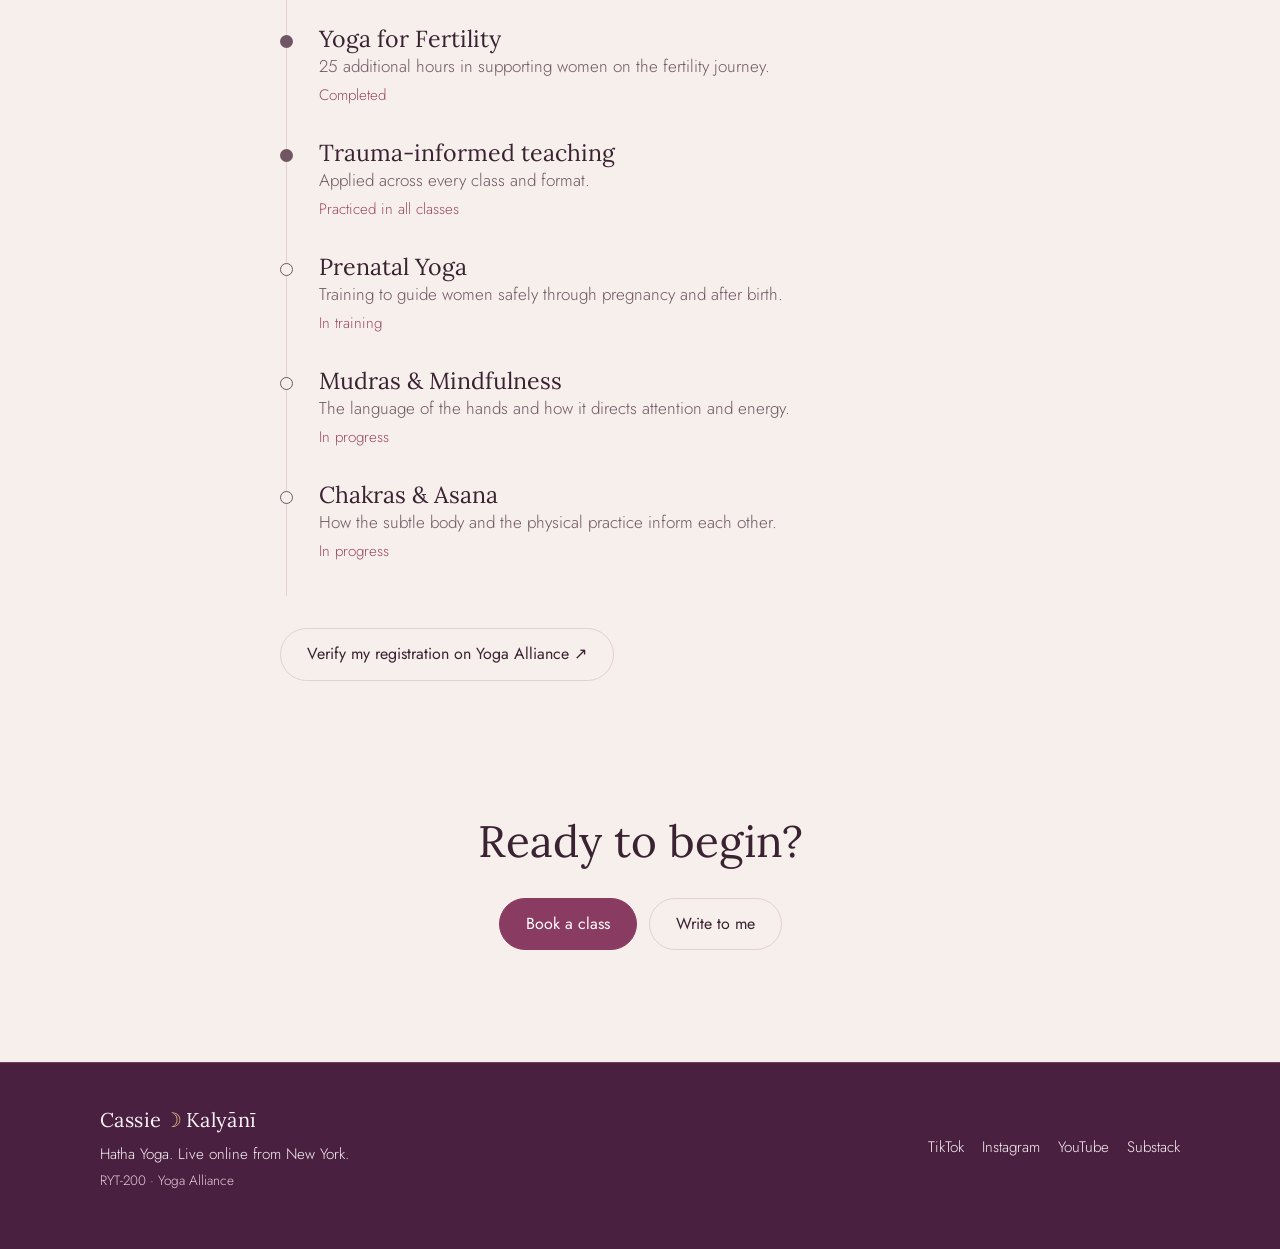
==== commit 541e4014: "About intro: Teaching live online from New York Co-Authored-By: Claude Opus 5.5 <noreply@anthropic.c" ====
--- a/about.html
+++ b/about.html
@@ -111,7 +111,7 @@
     </div>
     <div class="prose">
       <h1 style="font-size:clamp(2.6rem,7vw,4.4rem)">Cassie Kalyānī</h1>
-      <p class="lede" style="margin:18px 0 28px">Hatha Yoga teacher, RYT-200. Live online from New York.</p>
+      <p class="lede" style="margin:18px 0 28px">Hatha Yoga teacher, RYT-200. Teaching live online from New York.</p>
       <p>I teach traditional Hatha Yoga as it was meant to be practiced: postures, breath, deep rest and meditation working together, so the body becomes steady and something in you settles.</p>
       <p>My training comes from the Integral Yoga Institute, one of the oldest Yoga lineages in the West, rooted in the teachings of Swami Satchidananda. I have never stopped studying, and everything I learn finds its way into one practice.</p>
       <p>My classes are trauma-informed and always adaptable. They will gently challenge you while offering a variation at every step, so the practice meets you where you are.</p>
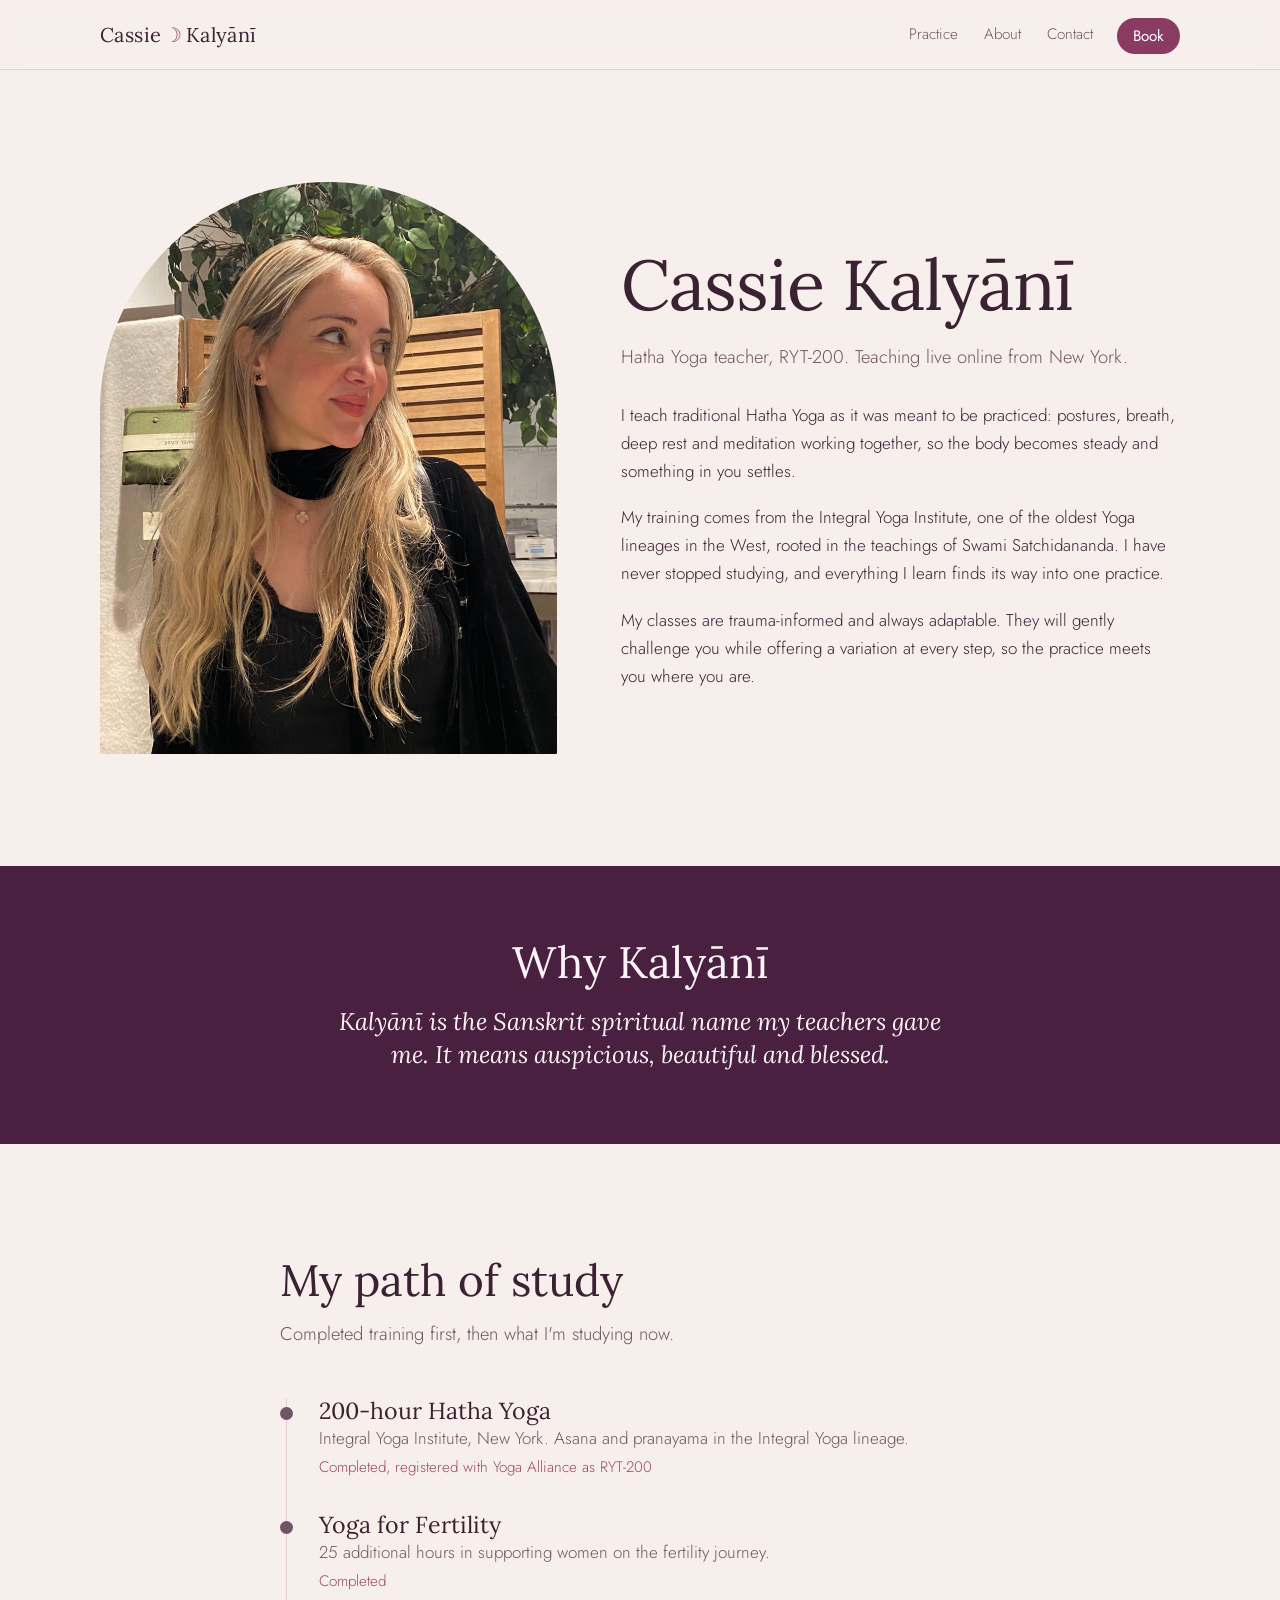
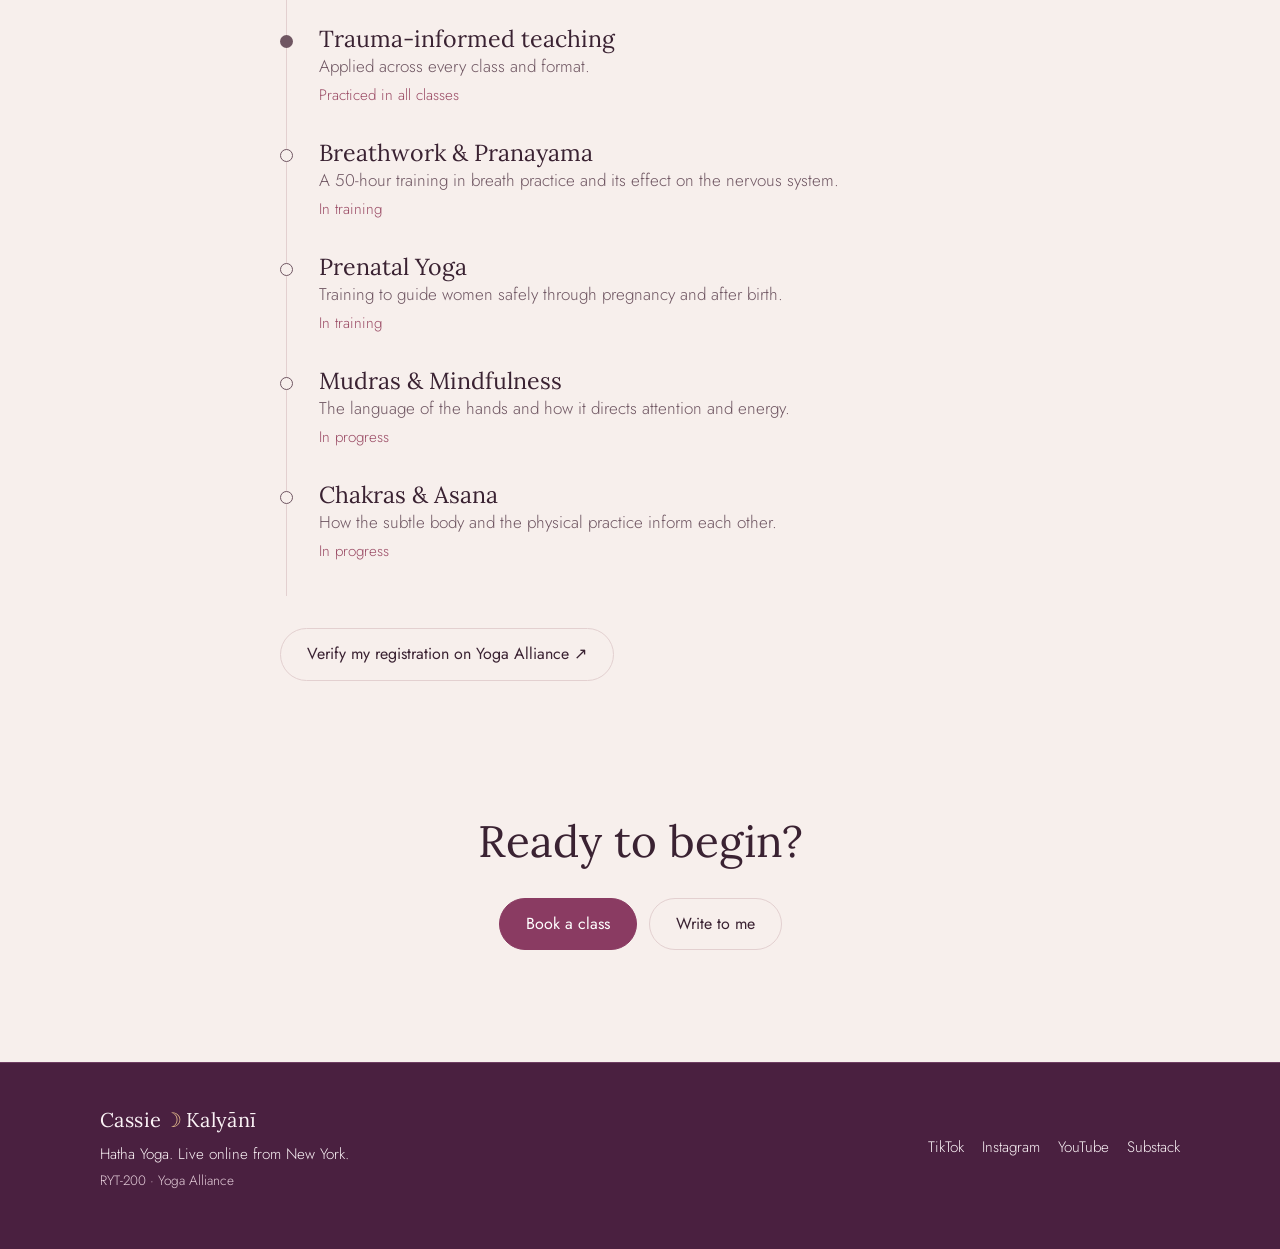
==== commit fe7a2a31: "Mark the 50-hour breathwork training as in training Co-Authored-By: Claude Opus 5.5 <noreply@anthrop" ====
--- a/about.html
+++ b/about.html
@@ -139,11 +139,6 @@
         <span class="status">Completed, registered with Yoga Alliance as RYT-200</span>
       </li>
       <li>
-        <h3>Breathwork &amp; Pranayama</h3>
-        <p>50 additional hours in breath practice and its effect on the nervous system.</p>
-        <span class="status">Completed</span>
-      </li>
-      <li>
         <h3>Yoga for Fertility</h3>
         <p>25 additional hours in supporting women on the fertility journey.</p>
         <span class="status">Completed</span>
@@ -152,6 +147,11 @@
         <h3>Trauma-informed teaching</h3>
         <p>Applied across every class and format.</p>
         <span class="status">Practiced in all classes</span>
+      </li>
+      <li class="ongoing">
+        <h3>Breathwork &amp; Pranayama</h3>
+        <p>A 50-hour training in breath practice and its effect on the nervous system.</p>
+        <span class="status">In training</span>
       </li>
       <li class="ongoing">
         <h3>Prenatal Yoga</h3>
--- a/styles.css
+++ b/styles.css
@@ -284,3 +284,12 @@
 .path .status { color: var(--seaglass); font-size: 0.95rem; }
 .name-meaning { text-align: center; padding: 72px 0; }
 .name-meaning .serif-quote { max-width: 26em; margin: 18px auto 0; }
+
+/* Short practice video (click to play, nothing from YouTube loads until then) */
+.practice-video-grid { display: grid; grid-template-columns: 300px 1fr; gap: 72px; align-items: center; max-width: 860px; }
+.video-facade { position: relative; aspect-ratio: 9 / 16; border-radius: 6px; overflow: hidden; background: var(--dusk); }
+.video-facade img, .video-facade iframe { position: absolute; inset: 0; width: 100%; height: 100%; object-fit: cover; border: 0; }
+.video-play { position: absolute; left: 50%; top: 64%; transform: translate(-50%, -50%); width: 68px; height: 68px; border-radius: 50%; border: 0; background: var(--moon); color: var(--on-moon); display: grid; place-items: center; cursor: pointer; box-shadow: 0 6px 24px rgba(58, 34, 50, .25); transition: transform .2s; }
+.video-play:hover { transform: translate(-50%, -50%) scale(1.06); }
+.video-play svg { margin-left: 3px; }
+@media (max-width: 760px) { .practice-video-grid { grid-template-columns: 1fr; gap: 32px; } .video-facade { max-width: 300px; } }
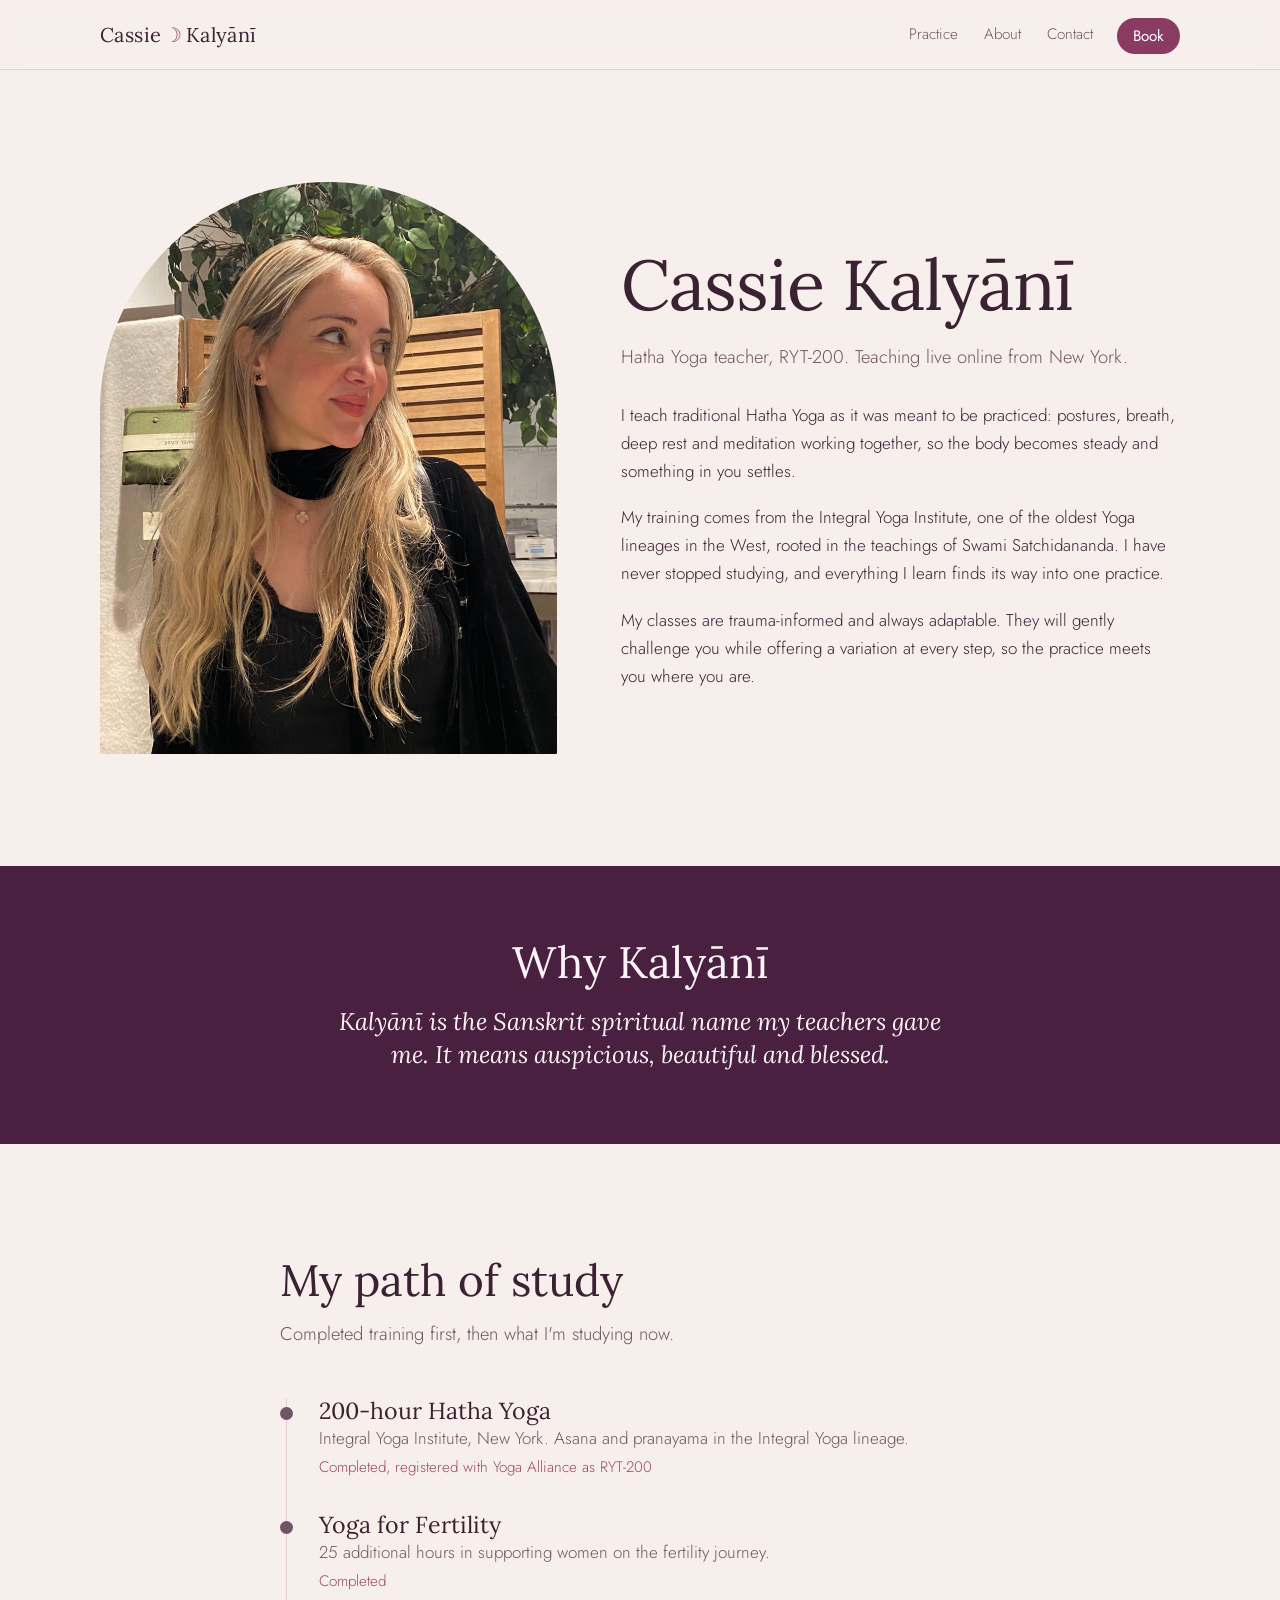
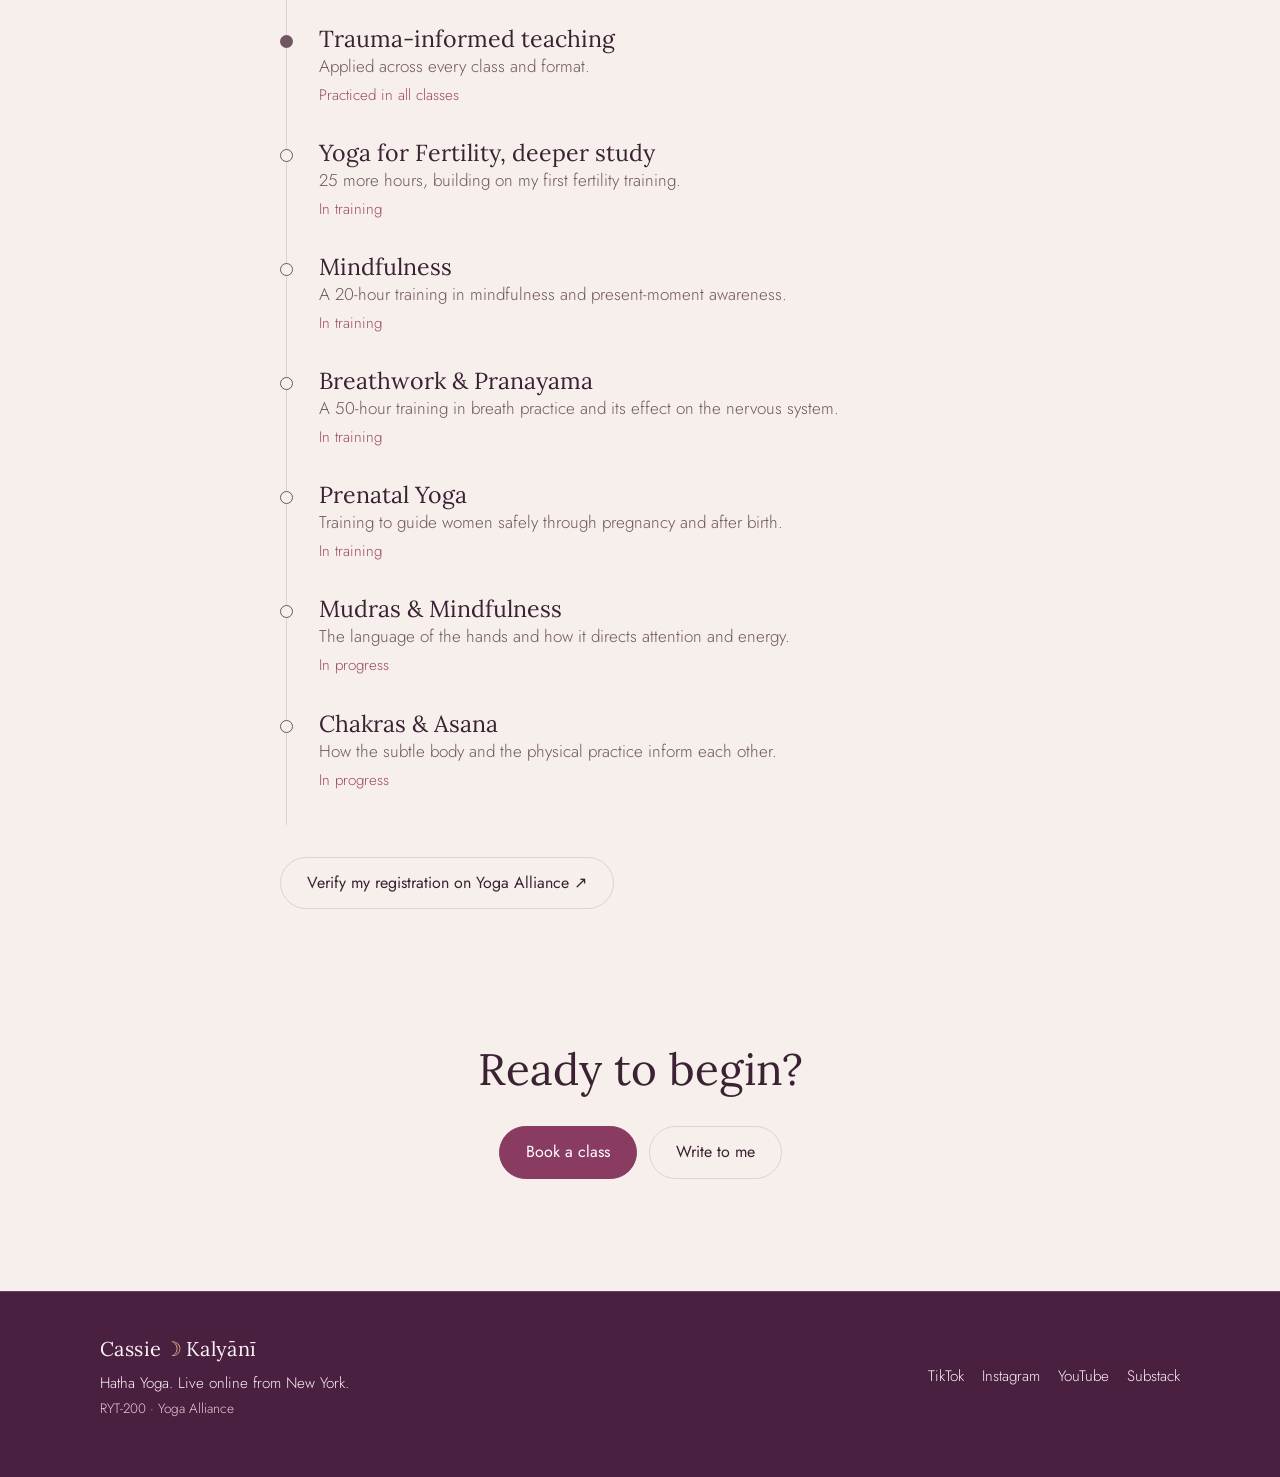
==== commit 10b02adc: "Add mindfulness and deeper fertility trainings Co-Authored-By: Claude Opus 5.5 <noreply@anthropic.co" ====
--- a/about.html
+++ b/about.html
@@ -149,6 +149,16 @@
         <span class="status">Practiced in all classes</span>
       </li>
       <li class="ongoing">
+        <h3>Yoga for Fertility, deeper study</h3>
+        <p>25 more hours, building on my first fertility training.</p>
+        <span class="status">In training</span>
+      </li>
+      <li class="ongoing">
+        <h3>Mindfulness</h3>
+        <p>A 20-hour training in mindfulness and present-moment awareness.</p>
+        <span class="status">In training</span>
+      </li>
+      <li class="ongoing">
         <h3>Breathwork &amp; Pranayama</h3>
         <p>A 50-hour training in breath practice and its effect on the nervous system.</p>
         <span class="status">In training</span>
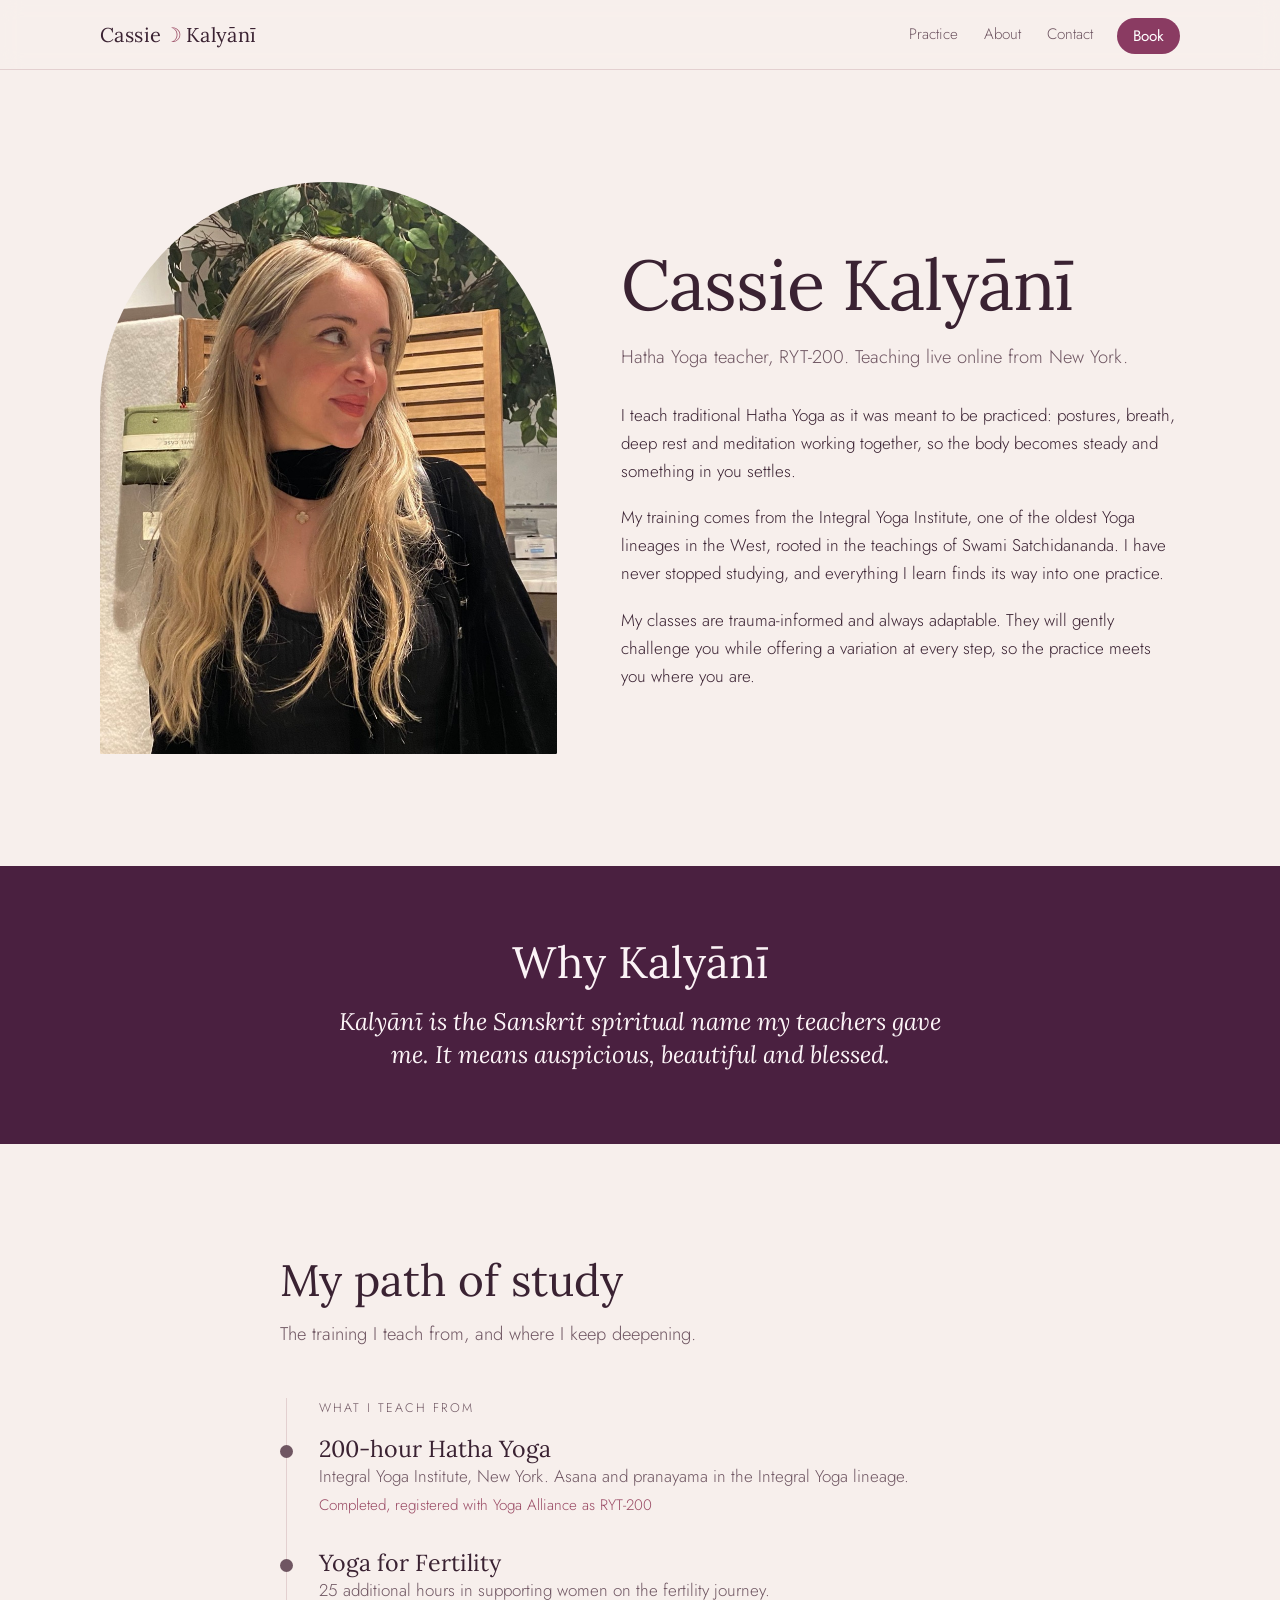
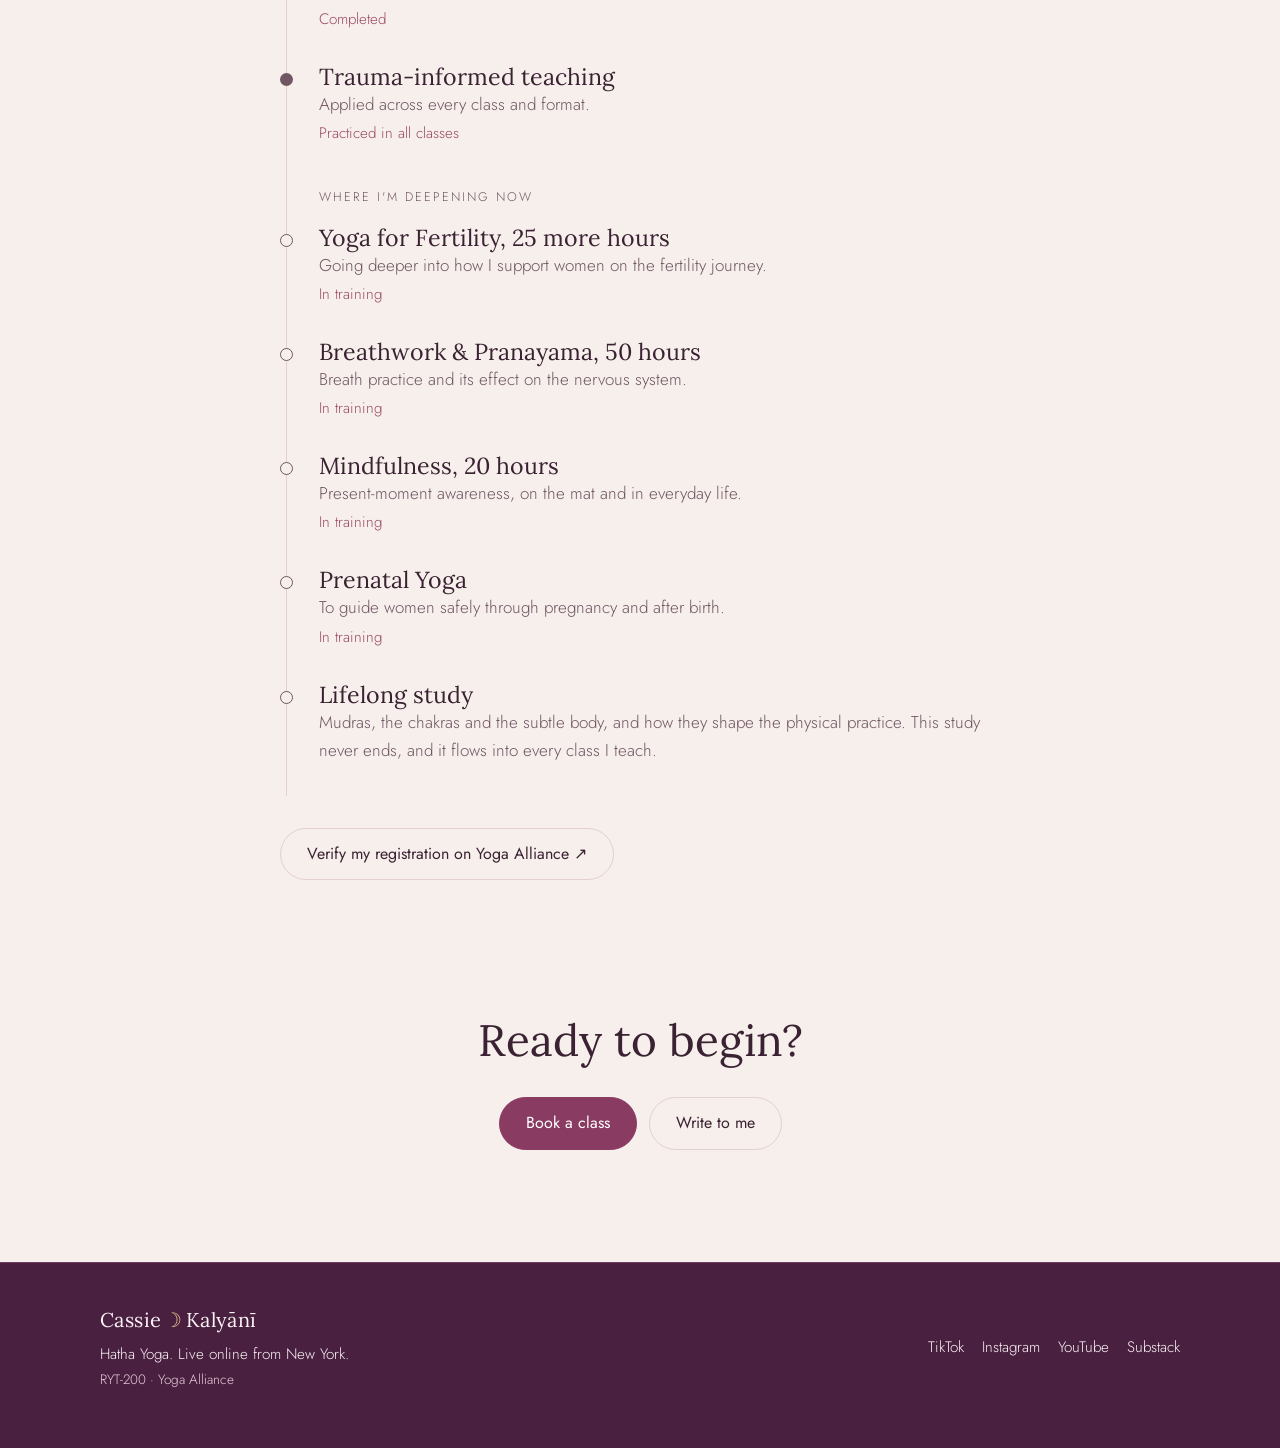
==== commit b2695d83: "Group About training into teaching foundation and deepening Co-Authored-By: Claude Opus 5.5 <noreply" ====
--- a/about.html
+++ b/about.html
@@ -130,9 +130,10 @@
   <div class="wrap" style="max-width:720px">
     <div class="section-head">
       <h2>My path of study</h2>
-      <p class="lede">Completed training first, then what I'm studying now.</p>
+      <p class="lede">The training I teach from, and where I keep deepening.</p>
     </div>
     <ol class="path">
+      <li class="path-label">What I teach from</li>
       <li>
         <h3>200-hour Hatha Yoga</h3>
         <p>Integral Yoga Institute, New York. Asana and pranayama in the Integral Yoga lineage.</p>
@@ -148,35 +149,30 @@
         <p>Applied across every class and format.</p>
         <span class="status">Practiced in all classes</span>
       </li>
-      <li class="ongoing">
-        <h3>Yoga for Fertility, deeper study</h3>
-        <p>25 more hours, building on my first fertility training.</p>
-        <span class="status">In training</span>
-      </li>
-      <li class="ongoing">
-        <h3>Mindfulness</h3>
-        <p>A 20-hour training in mindfulness and present-moment awareness.</p>
-        <span class="status">In training</span>
-      </li>
-      <li class="ongoing">
-        <h3>Breathwork &amp; Pranayama</h3>
-        <p>A 50-hour training in breath practice and its effect on the nervous system.</p>
+      <li class="path-label">Where I'm deepening now</li>
+      <li class="ongoing">
+        <h3>Yoga for Fertility, 25 more hours</h3>
+        <p>Going deeper into how I support women on the fertility journey.</p>
+        <span class="status">In training</span>
+      </li>
+      <li class="ongoing">
+        <h3>Breathwork &amp; Pranayama, 50 hours</h3>
+        <p>Breath practice and its effect on the nervous system.</p>
+        <span class="status">In training</span>
+      </li>
+      <li class="ongoing">
+        <h3>Mindfulness, 20 hours</h3>
+        <p>Present-moment awareness, on the mat and in everyday life.</p>
         <span class="status">In training</span>
       </li>
       <li class="ongoing">
         <h3>Prenatal Yoga</h3>
-        <p>Training to guide women safely through pregnancy and after birth.</p>
-        <span class="status">In training</span>
-      </li>
-      <li class="ongoing">
-        <h3>Mudras &amp; Mindfulness</h3>
-        <p>The language of the hands and how it directs attention and energy.</p>
-        <span class="status">In progress</span>
-      </li>
-      <li class="ongoing">
-        <h3>Chakras &amp; Asana</h3>
-        <p>How the subtle body and the physical practice inform each other.</p>
-        <span class="status">In progress</span>
+        <p>To guide women safely through pregnancy and after birth.</p>
+        <span class="status">In training</span>
+      </li>
+      <li class="ongoing">
+        <h3>Lifelong study</h3>
+        <p>Mudras, the chakras and the subtle body, and how they shape the physical practice. This study never ends, and it flows into every class I teach.</p>
       </li>
     </ol>
     <div class="btn-row" style="margin-top:32px">
--- a/styles.css
+++ b/styles.css
@@ -282,6 +282,9 @@
 .path h3 { font-size: 1.45rem; }
 .path p { color: var(--mist); }
 .path .status { color: var(--seaglass); font-size: 0.95rem; }
+.path li.path-label { padding-bottom: 18px; font-size: 0.78rem; letter-spacing: 0.16em; text-transform: uppercase; color: var(--mist); }
+.path li.path-label::before { display: none; }
+.path li.path-label:not(:first-child) { padding-top: 8px; }
 .name-meaning { text-align: center; padding: 72px 0; }
 .name-meaning .serif-quote { max-width: 26em; margin: 18px auto 0; }
 
